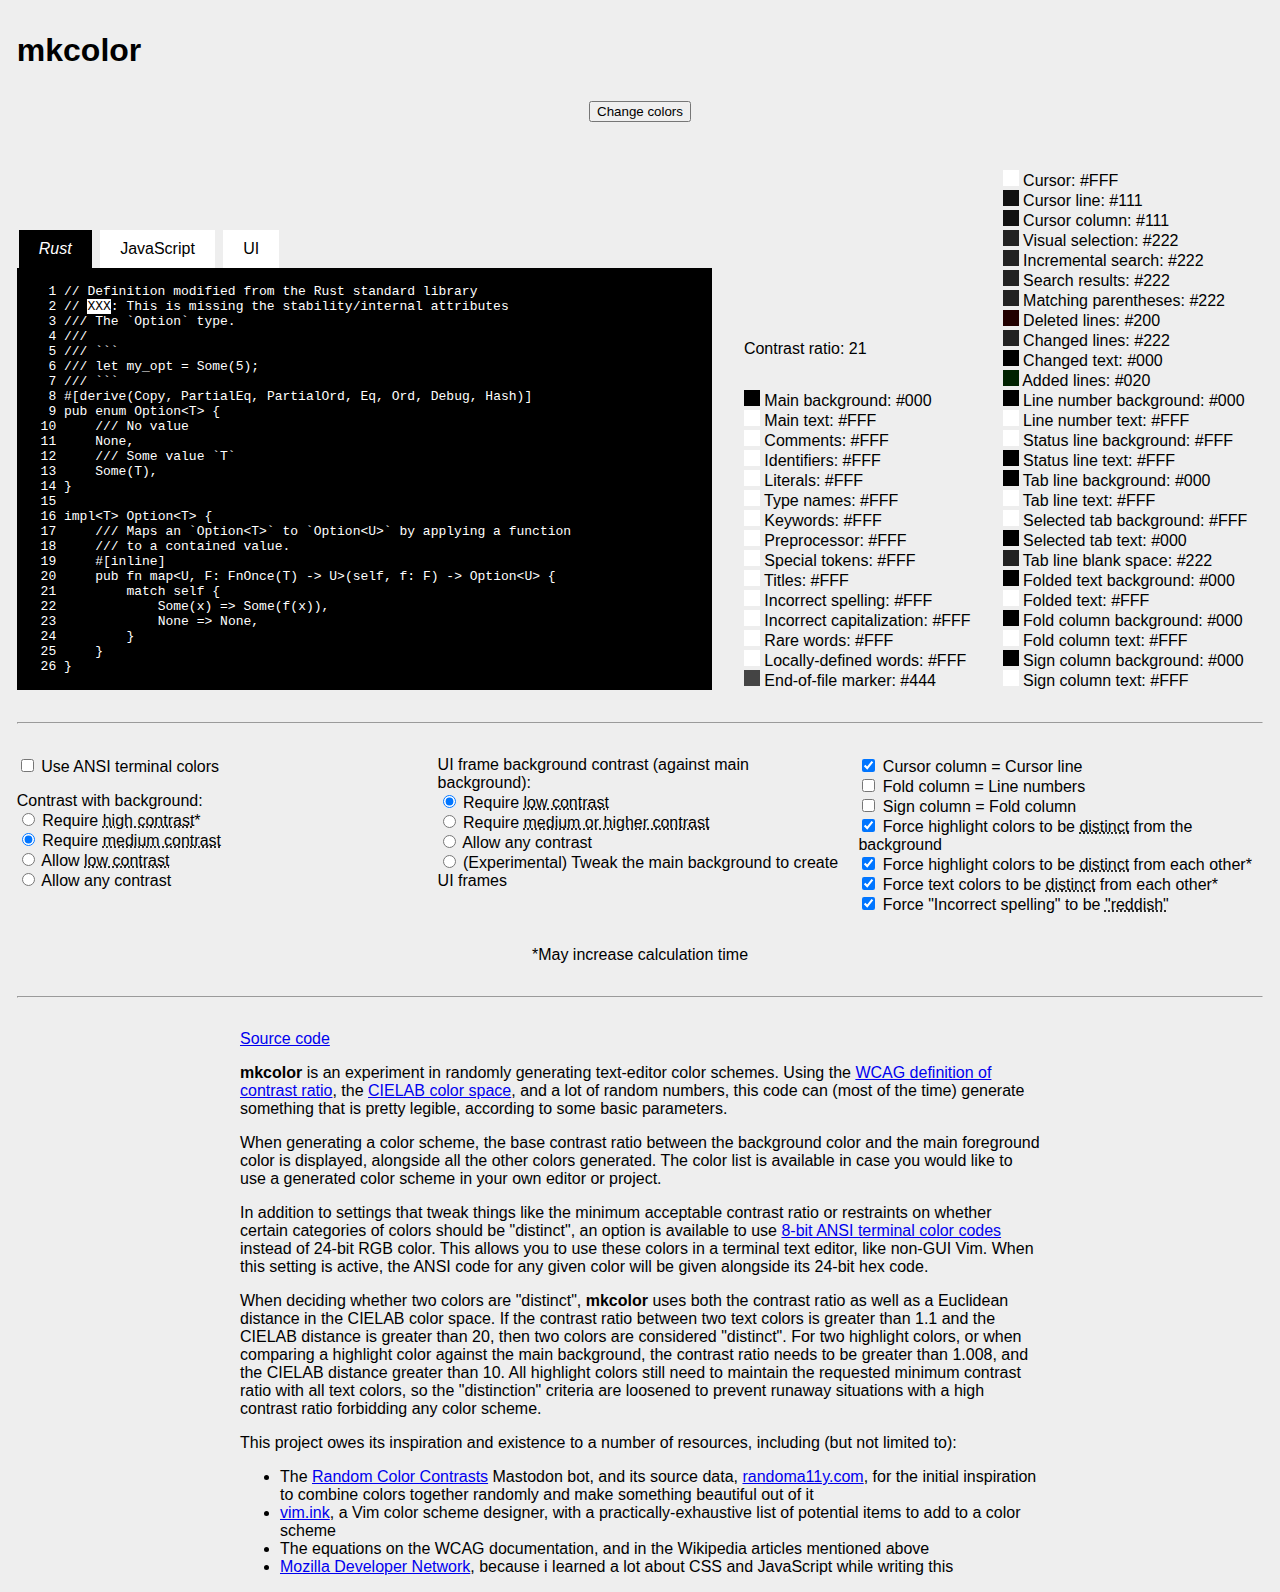
==== index.html @ 97262c2f "add NonText and the "low-contrast colors" category" ====
<!DOCTYPE html>

<!--
    mkcolor - a vim color scheme randomizer/previewer
    Copyright (C) 2020 QuietMisdreavus

    This program is free software: you can redistribute it and/or modify
    it under the terms of the GNU Affero General Public License as published
    by the Free Software Foundation, either version 3 of the License, or
    (at your option) any later version.

    This program is distributed in the hope that it will be useful,
    but WITHOUT ANY WARRANTY; without even the implied warranty of
    MERCHANTABILITY or FITNESS FOR A PARTICULAR PURPOSE.  See the
    GNU Affero General Public License for more details.

    You should have received a copy of the GNU Affero General Public License
    along with this program.  If not, see <https://www.gnu.org/licenses/>.
-->

<html>
    <head>
        <meta charset="utf-8" />
        <title>random colors</title>
        <link rel="stylesheet" href="color.css" />
        <link rel="stylesheet" href="palette.css" />
    </head>
    <body>
        <div id="wrapper">
            <h1>mkcolor</h1>
            <button type="button" id="rando">Change colors</button>
            <div id="colors">
                <div id="demo">
                    <input type="radio" name="nav-tab" class="nav-radio" id="nav-rust" checked />
                    <input type="radio" name="nav-tab" class="nav-radio" id="nav-js" />
                    <input type="radio" name="nav-tab" class="nav-radio" id="nav-ui" />
                    <div id="tabs">
                        <label for="nav-rust" id="label-rust" class="tab">Rust</label>
                        <label for="nav-js" id="label-js" class="tab">JavaScript</label>
                        <label for="nav-ui" id="label-ui" class="tab">UI</label>
                    </div>
                    <div id="blocks">
                        <pre id="block-rust">
<span class="linenr">  1 </span><span class="comment">// Definition modified from the Rust standard library</span>
<span class="linenr">  2 </span><span class="comment">// <span class="todo">XXX</span>: This is missing the stability/internal attributes</span>
<span class="linenr">  3 </span><span class="special">/// The `Option` type.</span>
<span class="linenr">  4 </span><span class="special">///</span>
<span class="linenr">  5 </span><span class="special">/// ```</span>
<span class="linenr">  6 </span><span class="special">/// </span><span class="statement">let</span> my_opt = <span class="constant">Some</span>(<span class="constant">5</span>);
<span class="linenr">  7 </span><span class="special">/// ```</span>
<span class="linenr">  8 </span><span class="preproc">#[derive(<span class="type">Copy</span>, <span class="type">PartialEq</span>, <span class="type">PartialOrd</span>, <span class="type">Eq</span>, <span class="type">Ord</span>, <span class="type">Debug</span>, <span class="type">Hash</span>)]</span>
<span class="linenr">  9 </span><span class="statement">pub</span> <span class="statement">enum</span> <span class="identifier">Option</span>&lt;T&gt; {
<span class="linenr"> 10 </span>    <span class="special">/// No value</span>
<span class="linenr"> 11 </span>    <span class="identifier">None</span>,
<span class="linenr"> 12 </span>    <span class="special">/// Some value `T`</span>
<span class="linenr"> 13 </span>    <span class="identifier">Some</span>(T),
<span class="linenr"> 14 </span>}
<span class="linenr"> 15 </span>
<span class="linenr"> 16 </span><span class="statement">impl</span>&lt;T&gt; <span class="type">Option</span>&lt;T&gt; {
<span class="linenr"> 17 </span>    <span class="special">/// Maps an `Option&lt;T&gt;` to `Option&lt;U&gt;` by applying a function</span>
<span class="linenr"> 18 </span>    <span class="special">/// to a contained value.</span>
<span class="linenr"> 19 </span>    <span class="preproc">#[inline]</span>
<span class="linenr"> 20 </span>    <span class="statement">pub fn</span> <span class="identifier">map</span>&lt;U, F: <span class="type">FnOnce</span>(T) <span class="statement">-&gt;</span> U&gt;(<span class="constant">self</span>, f: F) -&gt; <span class="type">Option</span>&lt;U&gt; {
<span class="linenr"> 21 </span>        <span class="statement">match</span> <span class="constant">self</span> {
<span class="linenr"> 22 </span>            <span class="constant">Some</span>(x) <span class="statement">=&gt;</span> <span class="constant">Some</span>(<span class="identifier">f</span>(x)),
<span class="linenr"> 23 </span>            <span class="constant">None</span> <span class="statement">=&gt;</span> <span class="constant">None</span>,
<span class="linenr"> 24 </span>        }
<span class="linenr"> 25 </span>    }
<span class="linenr"> 26 </span>}
</pre>
                        <pre id="block-js">
<span class="linenr">  1 </span><span class="comment">// Create a new color object with the given RGB values, and, if present,</span>
<span class="linenr">  2 </span><span class="comment">// the given ANSI index.</span>
<span class="linenr">  3 </span><span class="statement">function</span> newColor(r, g, b, idx) <span class="statement">{</span>
<span class="linenr">  4 </span>    <span class="identifier">let</span> col = <span class="statement">{</span> r: r, g: g, b: b <span class="statement">}</span>;
<span class="linenr">  5 </span>    <span class="identifier">let</span> rStr = col.r.toString(16).padStart(2, <span class="constant">'0'</span>).toUpperCase();
<span class="linenr">  6 </span>    <span class="identifier">let</span> gStr = col.g.toString(16).padStart(2, <span class="constant">'0'</span>).toUpperCase();
<span class="linenr">  7 </span>    <span class="identifier">let</span> bStr = col.b.toString(16).padStart(2, <span class="constant">'0'</span>).toUpperCase();
<span class="linenr">  8 </span>    col.hex = <span class="constant">`#<span class="special">${rStr}${gStr}${bStr}</span>`</span>;
<span class="linenr">  9 </span>    col.text = <span class="constant">`#<span class="special">${rStr}${gStr}${bStr}</span>`</span>;
<span class="linenr"> 10 </span>
<span class="linenr"> 11 </span>    <span class="statement">if</span> (idx) <span class="statement">{</span>
<span class="linenr"> 12 </span>        col.idx = idx;
<span class="linenr"> 13 </span>        col.text += <span class="constant">` (ANSI <span class="special">${idx}</span>)`</span>;
<span class="linenr"> 14 </span>    <span class="statement">}</span>
<span class="linenr"> 15 </span>
<span class="linenr"> 16 </span>    <span class="statement">return</span> col;
<span class="linenr"> 17 </span>}</pre>
                        <pre id="block-ui">
<span class="tablinefill"><span class="tabline"> demo.rs </span><span class="tabline"> demo.js </span><span class="tablinesel"> UI Demo </span><span class="tabline right">X</span></span>
<span class="foldcolumn">  </span><span class="linenr">  1 </span>              <span class="cursorcolumn"> </span>
<span class="foldcolumn">  </span><span class="linenr">  2 </span>              <span class="cursorcolumn"> </span>
<span class="foldcolumn">  </span><span class="linenr">  3 </span><span class="cursorline">the cursor is <span class="cursor">h</span>ere</span>
<span class="foldcolumn">  </span><span class="linenr">  4 </span>
<span class="foldcolumn">  </span><span class="linenr">  5 </span>check out <span class="visual">visual mode</span>
<span class="foldcolumn">  </span><span class="linenr">  6 </span>
<span class="foldcolumn">  </span><span class="linenr">  7 </span>looking for <span class="incsearch">something</span>?
<span class="foldcolumn">  </span><span class="linenr">  8 </span>maybe it's <span class="search">already here</span>
<span class="foldcolumn">  </span><span class="linenr">  9 </span>
<span class="foldcolumn">  </span><span class="linenr"> 10 </span><span class="cursor">(</span>matching parens<span class="matchparen">)</span>
<span class="foldcolumn">  </span><span class="linenr"> 11 </span>
<span class="foldcolumn">  </span><span class="linenr"> 12 </span>Looks like <span class="spellbad">thsi</span> word is spelled wrong
<span class="foldcolumn">  </span><span class="linenr"> 13 </span><span class="spellcap">lowercase</span> words get flagged too
<span class="foldcolumn">  </span><span class="linenr"> 14 </span>the word <span class="spellrare">vim</span> is a "rare" word
<span class="foldcolumn">  </span><span class="linenr"> 15 </span>and "<span class="spelllocal">okay</span>" is a "local" word
<span class="foldcolumn">  </span><span class="linenr"> 16 </span>
<span class="foldcolumn">  </span><span class="linenr"> 17 </span><span class="title"># Heading 1</span>
<span class="foldcolumn">- </span><span class="linenr"> 18 </span>this is a paragraph
<span class="foldcolumn">| </span><span class="linenr"> 19 </span>
<span class="foldcolumn">| </span><span class="linenr"> 20 </span><span class="title">## Heading 1.1</span>
<span class="foldcolumn">|+</span><span class="linenr"> 21 </span><span class="folded">+---- 2 lines: this paragraph is folded</span>
<span class="foldcolumn">  </span><span class="linenr"> 22 </span>
<span class="signcolumn">  </span><span class="linenr"> 23 </span>
<span class="signcolumn">--</span><span class="linenr"> 24 </span><span class="diffdelete">this line was deleted</span>
<span class="signcolumn">  </span><span class="linenr"> 25 </span><span class="diffchange">this line changed <span class="difftext">this text</span></span>
<span class="signcolumn">++</span><span class="linenr"> 26 </span><span class="diffadd">this line was added</span>
<span class="signcolumn">  </span><span class="linenr"> 27 </span>
<span class="nontext">~</span>
<span class="nontext">~</span>
<span class="nontext">~</span>
<span class="nontext">~</span>
<span class="statusline">UI Demo<span class="right">3,15           Top</span></span>
</pre>
                    </div>
                </div>
                <div id="palette-box">
                    <div id="details" class="top-col">
                        <div id="ratio-wrap">
                            Contrast ratio: <span id="ratio">21</span>
                        </div>
                        <div id="palette" class="palette">
                            <div>
                                <span class="block" id="bg-block"> </span>
                                Main background: <span id="bg-col">#000</span>
                            </div>
                            <div>
                                <span class="block" id="fg-block"> </span>
                                Main text: <span id="fg-col">#FFF</span>
                            </div>
                            <div>
                                <span class="block" id="comment-block"> </span>
                                Comments: <span id="comment-col">#FFF</span>
                            </div>
                            <div>
                                <span class="block" id="identifier-block"> </span>
                                Identifiers: <span id="identifier-col">#FFF</span>
                            </div>
                            <div>
                                <span class="block" id="constant-block"> </span>
                                Literals: <span id="constant-col">#FFF</span>
                            </div>
                            <div>
                                <span class="block" id="type-block"> </span>
                                Type names: <span id="type-col">#FFF</span>
                            </div>
                            <div>
                                <span class="block" id="statement-block"> </span>
                                Keywords: <span id="statement-col">#FFF</span>
                            </div>
                            <div>
                                <span class="block" id="preproc-block"> </span>
                                Preprocessor: <span id="preproc-col">#FFF</span>
                            </div>
                            <div>
                                <span class="block" id="special-block"> </span>
                                Special tokens: <span id="special-col">#FFF</span>
                            </div>
                            <div>
                                <span class="block" id="title-block"> </span>
                                Titles: <span id="title-col">#FFF</span>
                            </div>
                            <div>
                                <span class="block" id="spellbad-block"> </span>
                                Incorrect spelling: <span id="spellbad-col">#FFF</span>
                            </div>
                            <div>
                                <span class="block" id="spellcap-block"> </span>
                                Incorrect capitalization: <span id="spellcap-col">#FFF</span>
                            </div>
                            <div>
                                <span class="block" id="spellrare-block"> </span>
                                Rare words: <span id="spellrare-col">#FFF</span>
                            </div>
                            <div>
                                <span class="block" id="spelllocal-block"> </span>
                                Locally-defined words: <span id="spelllocal-col">#FFF</span>
                            </div>
                            <div>
                                <span class="block" id="nontext-block"> </span>
                                End-of-file marker: <span id="nontext-col">#444</span>
                            </div>
                        </div>
                    </div>
                    <div id="top-col3" class="top-col">
                        <div id="ui-palette" class="palette">
                            <div>
                                <span class="block" id="cursor-block"> </span>
                                Cursor: <span id="cursor-col">#FFF</span>
                            </div>
                            <div>
                                <span class="block" id="cursorline-block"> </span>
                                Cursor line: <span id="cursorline-col">#111</span>
                            </div>
                            <div>
                                <span class="block" id="cursorcolumn-block"> </span>
                                Cursor column: <span id="cursorcolumn-col">#111</span>
                            </div>
                            <div>
                                <span class="block" id="visual-block"> </span>
                                Visual selection: <span id="visual-col">#222</span>
                            </div>
                            <div>
                                <span class="block" id="incsearch-block"> </span>
                                Incremental search: <span id="incsearch-col">#222</span>
                            </div>
                            <div>
                                <span class="block" id="search-block"> </span>
                                Search results: <span id="search-col">#222</span>
                            </div>
                            <div>
                                <span class="block" id="matchparen-block"> </span>
                                Matching parentheses: <span id="matchparen-col">#222</span>
                            </div>
                            <div>
                                <span class="block" id="diffdelete-block"> </span>
                                Deleted lines: <span id="diffdelete-col">#200</span>
                            </div>
                            <div>
                                <span class="block" id="diffchange-block"> </span>
                                Changed lines: <span id="diffchange-col">#222</span>
                            </div>
                            <div>
                                <span class="block" id="difftext-block"> </span>
                                Changed text: <span id="difftext-col">#000</span>
                            </div>
                            <div>
                                <span class="block" id="diffadd-block"> </span>
                                Added lines: <span id="diffadd-col">#020</span>
                            </div>
                            <div>
                                <span class="block" id="linenr-bg-block"> </span>
                                Line number background: <span id="linenr-bg-col">#000</span>
                            </div>
                            <div>
                                <span class="block" id="linenr-fg-block"> </span>
                                Line number text: <span id="linenr-fg-col">#FFF</span>
                            </div>
                            <div>
                                <span class="block" id="statusline-bg-block"> </span>
                                Status line background: <span id="statusline-bg-col">#FFF</span>
                            </div>
                            <div>
                                <span class="block" id="statusline-fg-block"> </span>
                                Status line text: <span id="statusline-fg-col">#FFF</span>
                            </div>
                            <div>
                                <span class="block" id="tabline-bg-block"> </span>
                                Tab line background: <span id="tabline-bg-col">#000</span>
                            </div>
                            <div>
                                <span class="block" id="tabline-fg-block"> </span>
                                Tab line text: <span id="tabline-fg-col">#FFF</span>
                            </div>
                            <div>
                                <span class="block" id="tablinesel-bg-block"> </span>
                                Selected tab background: <span id="tablinesel-bg-col">#FFF</span>
                            </div>
                            <div>
                                <span class="block" id="tablinesel-fg-block"> </span>
                                Selected tab text: <span id="tablinesel-fg-col">#000</span>
                            </div>
                            <div>
                                <span class="block" id="tablinefill-block"> </span>
                                Tab line blank space: <span id="tablinefill-col">#222</span>
                            </div>
                            <div>
                                <span class="block" id="folded-bg-block"> </span>
                                Folded text background: <span id="folded-bg-col">#000</span>
                            </div>
                            <div>
                                <span class="block" id="folded-fg-block"> </span>
                                Folded text: <span id="folded-fg-col">#FFF</span>
                            </div>
                            <div>
                                <span class="block" id="foldcolumn-bg-block"> </span>
                                Fold column background: <span id="foldcolumn-bg-col">#000</span>
                            </div>
                            <div>
                                <span class="block" id="foldcolumn-fg-block"> </span>
                                Fold column text: <span id="foldcolumn-fg-col">#FFF</span>
                            </div>
                            <div>
                                <span class="block" id="signcolumn-bg-block"> </span>
                                Sign column background: <span id="signcolumn-bg-col">#000</span>
                            </div>
                            <div>
                                <span class="block" id="signcolumn-fg-block"> </span>
                                Sign column text: <span id="signcolumn-fg-col">#FFF</span>
                            </div>
                        </div>
                    </div>
                </div>
            </div>
            <hr />
            <div id="settings">
                <div class="form-block">
                    <input type="checkbox" id="use-ansi" name="use-ansi" />
                    <label for="use-ansi">Use ANSI terminal colors</label>
                </div>
                <div class="form-block">
                    <div>Contrast with background:</div>
                    <div>
                        <input type="radio" id="v-hi-con" name="contrast" value="v-hi" />
                        <label for="v-hi-con">Require <abbr title="Contrast ratio greater than 7">high contrast</abbr>*</label>
                    </div>
                    <div>
                        <input type="radio" id="hi-con" name="contrast" value="hi" checked />
                        <label for="hi-con">Require <abbr title="Contrast ratio greater than 4.5">medium contrast</abbr></label>
                    </div>
                    <div>
                        <input type="radio" id="lo-con" name="contrast" value="lo" />
                        <label for="lo-con">Allow <abbr title="Contrast ratio as low as 3">low contrast</abbr></label>
                    </div>
                    <div>
                        <input type="radio" id="any-con" name="contrast" value="any" />
                        <label for="any-con">Allow any contrast</label>
                    </div>
                </div>
                <div class="form-block">
                    <div>UI frame background contrast (against main background):</div>
                    <div>
                        <input type="radio" id="ui-lo" name="ui-contrast" value="lo" checked />
                        <label for="ui-lo">Require <abbr title="Contrast ratio below 3">low contrast</abbr></label>
                    </div>
                    <div>
                        <input type="radio" id="ui-hi" name="ui-contrast" value="hi" />
                        <label for="ui-hi">Require <abbr title="Contrast ratio greater than 4.5">medium or higher contrast</abbr></label>
                    </div>
                    <div>
                        <input type="radio" id="ui-any" name="ui-contrast" value="any" />
                        <label for="ui-any">Allow any contrast</label>
                    </div>
                    <div>
                        <input type="radio" id="ui-tweak" name="ui-contrast" value="tweak" />
                        <label for="ui-tweak">(Experimental) Tweak the main background to create UI frames</label>
                    </div>
                </div>
                <div class="form-block">
                    <div>
                        <input type="checkbox" id="cursorcolumn-same" value="cursorcolumn-same" checked />
                        <label for="cursorcolumn-same">Cursor column = Cursor line</label>
                    </div>
                    <div>
                        <input type="checkbox" id="foldcolumn-same" value="foldcolumn-same" />
                        <label for="foldcolumn-same">Fold column = Line numbers</label>
                    </div>
                    <div>
                        <input type="checkbox" id="signcolumn-same" value="signcolumn-same" />
                        <label for="signcolumn-same">Sign column = Fold column</label>
                    </div>
                    <div>
                        <input type="checkbox" id="bg-distinct" value="bg-distinct" checked />
                        <label for="bg-distinct">Force highlight colors to be <abbr title="See below">distinct</abbr> from the background</label>
                    </div>
                    <div>
                        <input type="checkbox" id="bg-distinct-all" value="bg-distinct-all" checked />
                        <label for="bg-distinct-all">Force highlight colors to be <abbr title="See below">distinct</abbr> from each other*</label>
                    </div>
                    <div>
                        <input type="checkbox" id="fg-distinct" value="fg-distinct" checked />
                        <label for="fg-distinct">Force text colors to be <abbr title="See below">distinct</abbr> from each other*</label>
                    </div>
                    <div>
                        <input type="checkbox" id="spell-red" value="spell-red" checked />
                        <label for="spell-red">
                            Force "Incorrect spelling" to be
                            <abbr title="Hue between +36 and -36 degrees">"reddish"</abbr>
                        </label>
                    </div>
                </div>
            </div>
            <div style="text-align: center;">
                <p>*May increase calculation time</p>
            </div>
            <hr />
            <div id="about">
                <p><a href="https://github.com/QuietMisdreavus/mkcolor">Source code</a></p>
                <p>
<b>mkcolor</b> is an experiment in randomly generating text-editor color schemes. Using the
<a href="https://www.w3.org/TR/WCAG20/#contrast-ratiodef">WCAG definition of contrast ratio</a>, the
<a href="https://en.wikipedia.org/wiki/CIELAB_color_space">CIELAB color space</a>, and a lot of
random numbers, this code can (most of the time) generate something that is pretty legible,
according to some basic parameters.
                </p>
                <p>
When generating a color scheme, the base contrast ratio between the background color and the main
foreground color is displayed, alongside all the other colors generated. The color list is available
in case you would like to use a generated color scheme in your own editor or project.
                </p>
                <p>
In addition to settings that tweak things like the minimum acceptable contrast ratio or restraints
on whether certain categories of colors should be "distinct", an option is available to use
<a href="https://en.wikipedia.org/wiki/ANSI_escape_code#8-bit">8-bit ANSI terminal color codes</a>
instead of 24-bit RGB color. This allows you to use these colors in a terminal text editor, like
non-GUI Vim. When this setting is active, the ANSI code for any given color will be given alongside
its 24-bit hex code.
                </p>
                <p>
When deciding whether two colors are "distinct", <b>mkcolor</b> uses both the contrast ratio as well
as a Euclidean distance in the CIELAB color space. If the contrast ratio between two text colors is
greater than 1.1 and the CIELAB distance is greater than 20, then two colors are considered
"distinct". For two highlight colors, or when comparing a highlight color against the main
background, the contrast ratio needs to be greater than 1.008, and the CIELAB distance greater than
10. All highlight colors still need to maintain the requested minimum contrast ratio with all text
colors, so the "distinction" criteria are loosened to prevent runaway situations with a high
contrast ratio forbidding any color scheme.
                </p>
                <p>
This project owes its inspiration and existence to a number of resources, including (but not limited
to):
<ul>
    <li>The <a href="https://botsin.space/@randomColorContrasts">Random Color Contrasts</a> Mastodon
        bot, and its source data, <a href="https://randoma11y.com/">randoma11y.com</a>, for the
        initial inspiration to combine colors together randomly and make something beautiful out of
        it</li>
    <li><a href="http://vim-ink.github.io/">vim.ink</a>, a Vim color scheme designer, with a
        practically-exhaustive list of potential items to add to a color scheme</li>
    <li>The equations on the WCAG documentation, and in the Wikipedia articles mentioned above</li>
    <li><a href="https://developer.mozilla.org">Mozilla Developer Network</a>, because i learned a
        lot about CSS and JavaScript while writing this</li>
</ul>
                </p>
            </div>
        </div>
        <script src="base-color.js"></script>
        <script src="random.js"></script>
        <script src="color.js"></script>
        <script src="debug.js"></script>
    </body>
</html>
---- color.css ----
/*
    mkcolor - a vim color scheme randomizer/previewer
    Copyright (C) 2020 QuietMisdreavus

    This program is free software: you can redistribute it and/or modify
    it under the terms of the GNU Affero General Public License as published
    by the Free Software Foundation, either version 3 of the License, or
    (at your option) any later version.

    This program is distributed in the hope that it will be useful,
    but WITHOUT ANY WARRANTY; without even the implied warranty of
    MERCHANTABILITY or FITNESS FOR A PARTICULAR PURPOSE.  See the
    GNU Affero General Public License for more details.

    You should have received a copy of the GNU Affero General Public License
    along with this program.  If not, see <https://www.gnu.org/licenses/>.
*/

body {
    background-color: #eee;
    font-family: sans-serif;
}

abbr {
    font-variant: none;
    text-decoration-line: underline;
    text-decoration-style: dotted;
}

input.nav-radio {
    display: none;
}

.tab {
    cursor: pointer;
    display: inline-block;
    padding: 10px 20px;
    margin: 0px 2px;
}

#blocks pre {
    display: none;
}

#nav-rust:checked ~ #blocks #block-rust,
#nav-js:checked ~ #blocks #block-js,
#nav-ui:checked ~ #blocks #block-ui {
    display: block;
}

#wrapper {
    max-width: max-content;
    margin: 0 auto;
}

#wrapper > *:not(#settings),
.top-col > *:not(:first-child):not(#blocks),
#form > *:not(:first-child) {
    margin-top: 2rem;
}

#demo {
    flex-grow: 0 !important;
    margin: 0 auto;
}

#colors {
    display: flex;
    flex-wrap: wrap;
    align-items: flex-end;
    column-gap: 1rem;
}

#colors > div {
    flex: auto;
}

#settings {
    columns: 24rem;
    margin-top: 1rem;
}

.form-block {
    break-inside: avoid;
    padding-top: 1rem;
}

#palette-box {
    display: flex;
    flex-wrap: wrap;
    align-items: flex-end;
    padding-top: 1rem;
    justify-content: center;
}

@media(max-width: 700px) {
    #palette-box {
        justify-content: space-between;
    }
}

#palette-box > div {
    padding: 0 1rem;
}

#about {
    max-width: 50rem;
    margin: 0 auto;
}

.palette .block {
    display: inline-block;
    width: 1rem;
    height: 1rem;
}

#rando {
    margin: 2em auto 0;
    display: block;
}

#blocks {
    padding: 1em;
}

#blocks pre {
    font-family: monospace;
    margin: 0;
    overflow: hidden;
    min-width: 85ch;
}
---- palette.css ----
/*
    mkcolor - a vim color scheme randomizer/previewer
    Copyright (C) 2020 QuietMisdreavus

    This program is free software: you can redistribute it and/or modify
    it under the terms of the GNU Affero General Public License as published
    by the Free Software Foundation, either version 3 of the License, or
    (at your option) any later version.

    This program is distributed in the hope that it will be useful,
    but WITHOUT ANY WARRANTY; without even the implied warranty of
    MERCHANTABILITY or FITNESS FOR A PARTICULAR PURPOSE.  See the
    GNU Affero General Public License for more details.

    You should have received a copy of the GNU Affero General Public License
    along with this program.  If not, see <https://www.gnu.org/licenses/>.
*/

:root {
    --color-bg: #000;
    --color-fg: #fff;
    --color-comment: #fff;
    --color-identifier: #fff;
    --color-constant: #fff;
    --color-type: #fff;
    --color-statement: #fff;
    --color-preproc: #fff;
    --color-special: #fff;
    --color-title: #fff;
    --color-linenr-bg: #000;
    --color-linenr-fg: #fff;
    --color-cursorline: #111;
    --color-cursorcolumn: #111;
    --color-cursor: #fff;
    --color-visual: #222;
    --color-incsearch: #222;
    --color-search: #222;
    --color-matchparen: #222;
    --color-diffdelete: #200;
    --color-diffchange: #222;
    --color-difftext: #000;
    --color-diffadd: #020;
    --color-spellbad: #fff;
    --color-spellcap: #fff;
    --color-spellrare: #fff;
    --color-spelllocal: #fff;
    --color-nontext: #444;
    --color-statusline-fg: #000;
    --color-statusline-bg: #fff;
    --color-tablinefill: #222;
    --color-tabline-fg: #fff;
    --color-tabline-bg: #000;
    --color-tablinesel-fg: #000;
    --color-tablinesel-bg: #fff;
    --color-folded-fg: #fff;
    --color-folded-bg: #000;
    --color-foldcolumn-fg: #fff;
    --color-foldcolumn-bg: #000;
    --color-signcolumn-fg: #fff;
    --color-signcolumn-bg: #000;
}

.tab {
    background-color: var(--color-fg);
    color: var(--color-bg);
}

#nav-rust:checked ~ #tabs #label-rust,
#nav-js:checked ~ #tabs #label-js,
#nav-ui:checked ~ #tabs #label-ui {
    background-color: var(--color-bg);
    color: var(--color-fg);
    font-style: italic;
}

#bg-block {
    background-color: var(--color-bg);
    color: var(--color-bg);
}

#fg-block {
    background-color: var(--color-fg);
    color: var(--color-fg);
}

#comment-block {
    background-color: var(--color-comment);
    color: var(--color-comment);
}

#identifier-block {
    background-color: var(--color-identifier);
    color: var(--color-identifier);
}

#constant-block {
    background-color: var(--color-constant);
    color: var(--color-constant);
}

#type-block {
    background-color: var(--color-type);
    color: var(--color-type);
}

#statement-block {
    background-color: var(--color-statement);
    color: var(--color-statement);
}

#preproc-block {
    background-color: var(--color-preproc);
    color: var(--color-preproc);
}

#special-block {
    background-color: var(--color-special);
    color: var(--color-special);
}

#title-block {
    background-color: var(--color-title);
    color: var(--color-title);
}

#linenr-bg-block {
    background-color: var(--color-linenr-bg);
    color: var(--color-linenr-bg);
}

#linenr-fg-block {
    background-color: var(--color-linenr-fg);
    color: var(--color-linenr-fg);
}

#cursor-block {
    background-color: var(--color-cursor);
    color: var(--color-cursor);
}

#cursorline-block {
    background-color: var(--color-cursorline);
    color: var(--color-cursorline);
}

#cursorcolumn-block {
    background-color: var(--color-cursorcolumn);
    color: var(--color-cursorcolumn);
}

#visual-block {
    background-color: var(--color-visual);
    color: var(--color-visual);
}

#incsearch-block {
    background-color: var(--color-incsearch);
    color: var(--color-incsearch);
}

#search-block {
    background-color: var(--color-search);
    color: var(--color-search);
}

#matchparen-block {
    background-color: var(--color-matchparen);
    color: var(--color-matchparen);
}

#diffdelete-block {
    background-color: var(--color-diffdelete);
    color: var(--color-diffdelete);
}

#diffchange-block {
    background-color: var(--color-diffchange);
    color: var(--color-diffchange);
}

#difftext-block {
    background-color: var(--color-difftext);
    color: var(--color-difftext);
}

#diffadd-block {
    background-color: var(--color-diffadd);
    color: var(--color-diffadd);
}

#spellbad-block {
    background-color: var(--color-spellbad);
    color: var(--color-spellbad);
}

#spellcap-block {
    background-color: var(--color-spellcap);
    color: var(--color-spellcap);
}

#spellrare-block {
    background-color: var(--color-spellrare);
    color: var(--color-spellrare);
}

#spelllocal-block {
    background-color: var(--color-spelllocal);
    color: var(--color-spelllocal);
}

#nontext-block {
    background-color: var(--color-nontext);
    color: var(--color-nontext);
}

#statusline-fg-block {
    background-color: var(--color-statusline-fg);
    color: var(--color-statusline-fg);
}

#statusline-bg-block {
    background-color: var(--color-statusline-bg);
    color: var(--color-statusline-bg);
}

#tablinefill-block {
    background-color: var(--color-tablinefill);
    color: var(--color-tablinefill);
}

#tabline-bg-block {
    background-color: var(--color-tabline-bg);
    color: var(--color-tabline-bg);
}

#tabline-fg-block {
    background-color: var(--color-tabline-fg);
    color: var(--color-tabline-fg);
}

#tablinesel-bg-block {
    background-color: var(--color-tablinesel-bg);
    color: var(--color-tablinesel-bg);
}

#tablinesel-fg-block {
    background-color: var(--color-tablinesel-fg);
    color: var(--color-tablinesel-fg);
}

#folded-bg-block {
    background-color: var(--color-folded-bg);
    color: var(--color-folded-bg);
}

#folded-fg-block {
    background-color: var(--color-folded-fg);
    color: var(--color-folded-fg);
}

#foldcolumn-bg-block {
    background-color: var(--color-foldcolumn-bg);
    color: var(--color-foldcolumn-bg);
}

#foldcolumn-fg-block {
    background-color: var(--color-foldcolumn-fg);
    color: var(--color-foldcolumn-fg);
}

#signcolumn-bg-block {
    background-color: var(--color-signcolumn-bg);
    color: var(--color-signcolumn-bg);
}

#signcolumn-fg-block {
    background-color: var(--color-signcolumn-fg);
    color: var(--color-signcolumn-fg);
}

#blocks {
    background-color: var(--color-bg);
}

#blocks pre {
    background-color: var(--color-bg);
    color: var(--color-fg);
}

/* TODO markers are rendered in reverse-video (for now) */
#blocks pre .todo {
    background-color: var(--color-comment);
    color: var(--color-bg);
}

#blocks pre .comment {
    color: var(--color-comment);
}

#blocks pre .identifier {
    color: var(--color-identifier);
}

#blocks pre .constant {
    color: var(--color-constant);
}

#blocks pre .type {
    color: var(--color-type);
}

#blocks pre .statement {
    color: var(--color-statement);
}

#blocks pre .preproc {
    color: var(--color-preproc);
}

#blocks pre .special {
    color: var(--color-special);
}

#blocks pre .title {
    color: var(--color-title);
    /* TODO: make this a toggle? */
    font-weight: bold;
}

#blocks pre .linenr {
    background-color: var(--color-linenr-bg);
    color: var(--color-linenr-fg);
}

#blocks pre .cursorline {
    background-color: var(--color-cursorline);
    width: 100%;
    display: inline-block;
}

#blocks pre .cursorcolumn {
    background-color: var(--color-cursorcolumn);
}

#blocks pre .cursor {
    background-color: var(--color-cursor);
    color: var(--color-bg);
}

#blocks pre .visual {
    background-color: var(--color-visual);
}

#blocks pre .incsearch {
    background-color: var(--color-incsearch);
}

#blocks pre .search {
    background-color: var(--color-search);
}

#blocks pre .matchparen {
    background-color: var(--color-matchparen);
}

#blocks pre .spellbad {
    text-decoration-line: underline;
    text-decoration-style: wavy;
    text-decoration-color: var(--color-spellbad);
    color: var(--color-spellbad);
}

#blocks pre .spellcap {
    text-decoration-line: underline;
    text-decoration-style: wavy;
    text-decoration-color: var(--color-spellcap);
    color: var(--color-spellcap);
}

#blocks pre .spellrare {
    text-decoration-line: underline;
    text-decoration-style: wavy;
    text-decoration-color: var(--color-spellrare);
    color: var(--color-spellrare);
}

#blocks pre .spelllocal {
    text-decoration-line: underline;
    text-decoration-style: wavy;
    text-decoration-color: var(--color-spelllocal);
    color: var(--color-spelllocal);
}

#blocks pre .statusline {
    background-color: var(--color-statusline-bg);
    color: var(--color-statusline-fg);
    font-weight: bold;
    width: 100%;
    display: inline-block;
}

#blocks pre .right {
    float: right;
}

#blocks pre .tablinefill {
    background-color: var(--color-tablinefill);
    width: 100%;
    display: inline-block;
}

#blocks pre .tabline {
    background-color: var(--color-tabline-bg);
    color: var(--color-tabline-fg);
}

#blocks pre .tablinesel {
    background-color: var(--color-tablinesel-bg);
    color: var(--color-tablinesel-fg);
    font-weight: bold;
}

#blocks pre .folded {
    background-color: var(--color-folded-bg);
    color: var(--color-folded-fg);
    /* TODO: make this a toggle? */
    font-weight: bold;
    width: 100%;
    display: inline-block;
}

#blocks pre .foldcolumn {
    background-color: var(--color-foldcolumn-bg);
    color: var(--color-foldcolumn-fg);
}

#blocks pre .signcolumn {
    background-color: var(--color-signcolumn-bg);
    color: var(--color-signcolumn-fg);
}

#blocks pre .diffdelete {
    background-color: var(--color-diffdelete);
    width: 100%;
    display: inline-block;
}

#blocks pre .diffadd {
    background-color: var(--color-diffadd);
    width: 100%;
    display: inline-block;
}

#blocks pre .diffchange {
    background-color: var(--color-diffchange);
    width: 100%;
    display: inline-block;
}

#blocks pre .difftext {
    background-color: var(--color-difftext);
}

#blocks pre .nontext {
    color: var(--color-nontext);
}
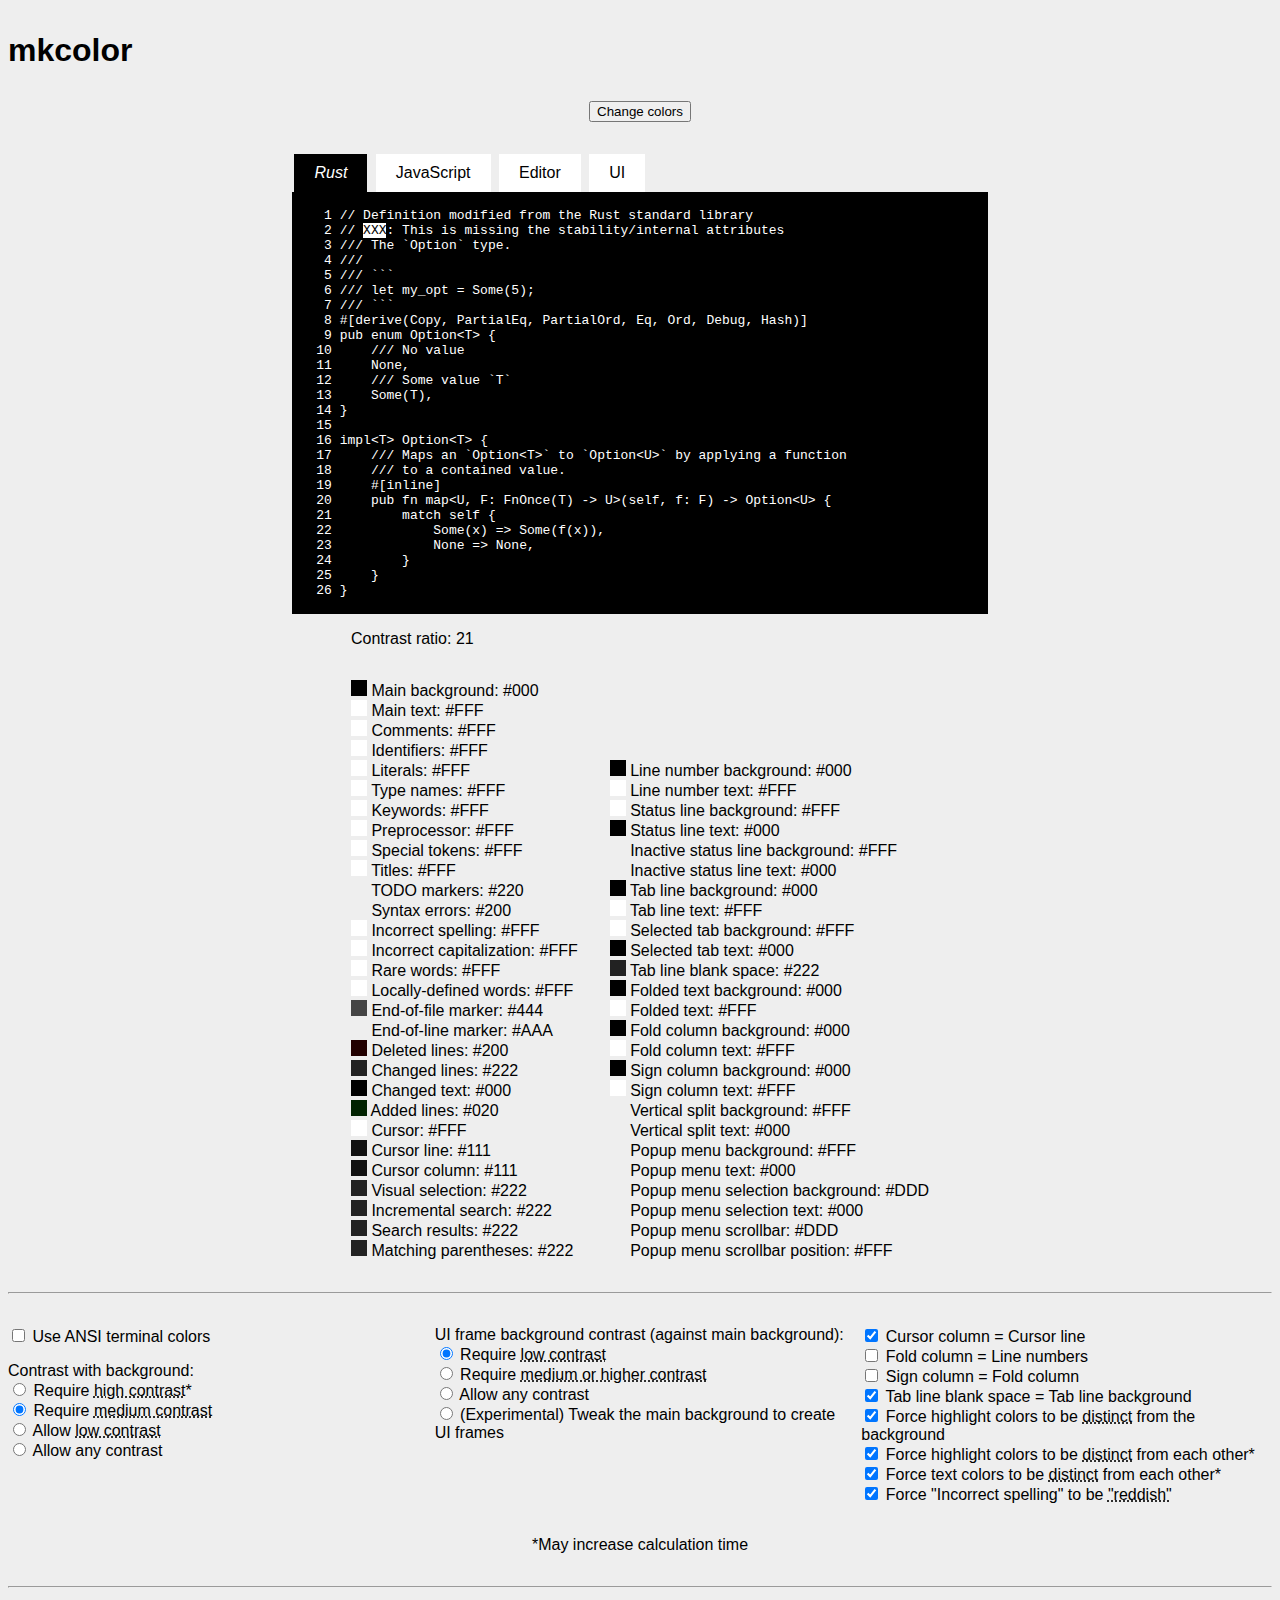
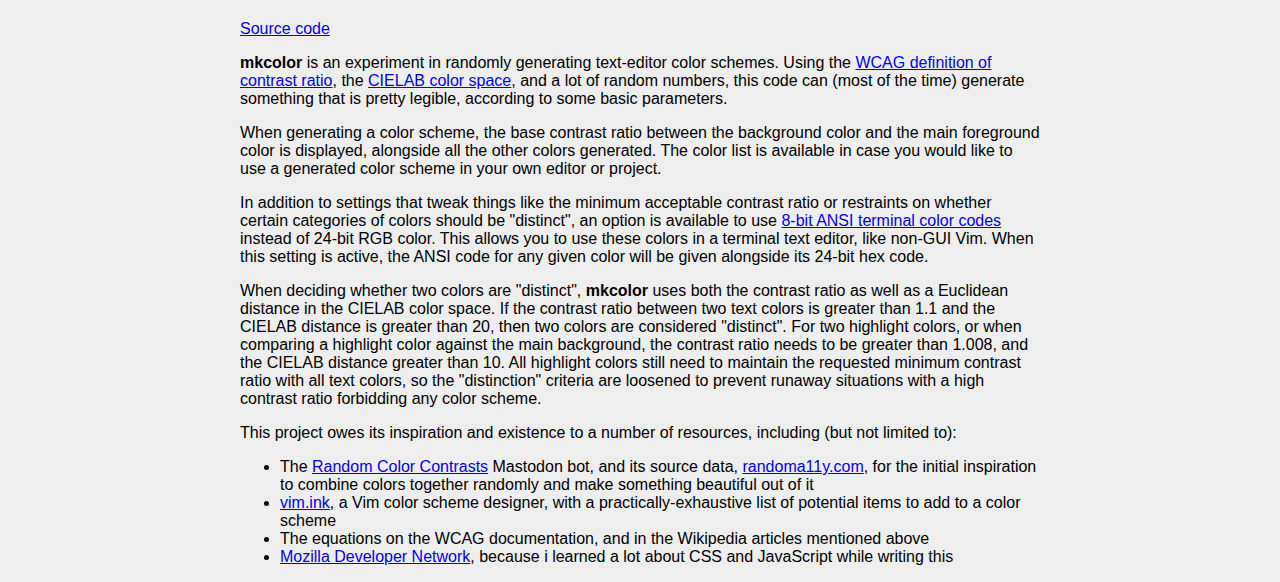
==== commit a14b74dd: "balance the palette columns" ====
--- a/index.html
+++ b/index.html
@@ -33,10 +33,12 @@
                 <div id="demo">
                     <input type="radio" name="nav-tab" class="nav-radio" id="nav-rust" checked />
                     <input type="radio" name="nav-tab" class="nav-radio" id="nav-js" />
+                    <input type="radio" name="nav-tab" class="nav-radio" id="nav-editor" />
                     <input type="radio" name="nav-tab" class="nav-radio" id="nav-ui" />
                     <div id="tabs">
                         <label for="nav-rust" id="label-rust" class="tab">Rust</label>
                         <label for="nav-js" id="label-js" class="tab">JavaScript</label>
+                        <label for="nav-editor" id="label-editor" class="tab">Editor</label>
                         <label for="nav-ui" id="label-ui" class="tab">UI</label>
                     </div>
                     <div id="blocks">
@@ -86,8 +88,8 @@
 <span class="linenr"> 15 </span>
 <span class="linenr"> 16 </span>    <span class="statement">return</span> col;
 <span class="linenr"> 17 </span>}</pre>
-                        <pre id="block-ui">
-<span class="tablinefill"><span class="tabline"> demo.rs </span><span class="tabline"> demo.js </span><span class="tablinesel"> UI Demo </span><span class="tabline right">X</span></span>
+                        <pre id="block-editor">
+<span class="tablinefill"><span class="tabline"> demo.rs </span><span class="tabline"> demo.js </span><span class="tablinesel"> Editor Demo </span><span class="tabline"> UI Demo </span><span class="tabline right">X</span></span>
 <span class="foldcolumn">  </span><span class="linenr">  1 </span>              <span class="cursorcolumn"> </span>
 <span class="foldcolumn">  </span><span class="linenr">  2 </span>              <span class="cursorcolumn"> </span>
 <span class="foldcolumn">  </span><span class="linenr">  3 </span><span class="cursorline">the cursor is <span class="cursor">h</span>ere</span>
@@ -104,22 +106,33 @@
 <span class="foldcolumn">  </span><span class="linenr"> 14 </span>the word <span class="spellrare">vim</span> is a "rare" word
 <span class="foldcolumn">  </span><span class="linenr"> 15 </span>and "<span class="spelllocal">okay</span>" is a "local" word
 <span class="foldcolumn">  </span><span class="linenr"> 16 </span>
-<span class="foldcolumn">  </span><span class="linenr"> 17 </span><span class="title"># Heading 1</span>
-<span class="foldcolumn">- </span><span class="linenr"> 18 </span>this is a paragraph
-<span class="foldcolumn">| </span><span class="linenr"> 19 </span>
-<span class="foldcolumn">| </span><span class="linenr"> 20 </span><span class="title">## Heading 1.1</span>
+<span class="foldcolumn">  </span><span class="linenr"> 17 </span><span class="title"># Heading 1</span><span class="specialkey">$</span>
+<span class="foldcolumn">- </span><span class="linenr"> 18 </span>these paragraphs have 'list' set<span class="specialkey">$</span>
+<span class="foldcolumn">| </span><span class="linenr"> 19 </span><span class="specialkey">$</span>
+<span class="foldcolumn">| </span><span class="linenr"> 20 </span><span class="title">## Heading 1.1</span><span class="specialkey">$</span>
 <span class="foldcolumn">|+</span><span class="linenr"> 21 </span><span class="folded">+---- 2 lines: this paragraph is folded</span>
-<span class="foldcolumn">  </span><span class="linenr"> 22 </span>
+<span class="foldcolumn">  </span><span class="linenr"> 22 </span><span class="specialkey">$</span>
 <span class="signcolumn">  </span><span class="linenr"> 23 </span>
 <span class="signcolumn">--</span><span class="linenr"> 24 </span><span class="diffdelete">this line was deleted</span>
 <span class="signcolumn">  </span><span class="linenr"> 25 </span><span class="diffchange">this line changed <span class="difftext">this text</span></span>
 <span class="signcolumn">++</span><span class="linenr"> 26 </span><span class="diffadd">this line was added</span>
 <span class="signcolumn">  </span><span class="linenr"> 27 </span>
+<span class="signcolumn">&gt;&gt;</span><span class="linenr"> 28 </span>this line has <span class="error">an error</span> in it
+<span class="signcolumn">  </span><span class="linenr"> 29 </span>
 <span class="nontext">~</span>
 <span class="nontext">~</span>
-<span class="nontext">~</span>
-<span class="nontext">~</span>
-<span class="statusline">UI Demo<span class="right">3,15           Top</span></span>
+<span class="statusline">Editor Demo<span class="right">3,15           All</span></span>
+</pre>
+<pre id="block-ui">
+<span class="tablinefill"><span class="tabline"> demo.rs </span><span class="tabline"> demo.js </span><span class="tabline"> Editor Demo </span><span class="tablinesel"> UI Demo </span><span class="tabline right">X</span></span>
+this screen shows     <span class="vertsplit">|</span>
+various other Vim-    <span class="vertsplit">|</span>  f
+specific UI elements  <span class="vertsplit">|</span>  <span class="pmenu">foo       </span><span class="pmenusbar"> </span>
+                      <span class="vertsplit">|</span>  <span class="pmenusel">foobar    </span><span class="pmenusbar"> </span>
+                      <span class="vertsplit">|</span>  <span class="pmenu">fun       </span><span class="pmenuthumb"> </span>
+                      <span class="vertsplit">|</span>  <span class="pmenu">function  </span><span class="pmenusbar"> </span>
+                      <span class="vertsplit">|</span>
+<span class="statuslinenc">inactive status        </span><span class="statusline">active status</span>
 </pre>
                     </div>
                 </div>
@@ -170,6 +183,14 @@
                                 Titles: <span id="title-col">#FFF</span>
                             </div>
                             <div>
+                                <span class="block" id="todo-block"> </span>
+                                TODO markers: <span id="todo-col">#220</span>
+                            </div>
+                            <div>
+                                <span class="block" id="error-block"> </span>
+                                Syntax errors: <span id="error-col">#200</span>
+                            </div>
+                            <div>
                                 <span class="block" id="spellbad-block"> </span>
                                 Incorrect spelling: <span id="spellbad-col">#FFF</span>
                             </div>
@@ -189,55 +210,59 @@
                                 <span class="block" id="nontext-block"> </span>
                                 End-of-file marker: <span id="nontext-col">#444</span>
                             </div>
+                            <div>
+                                <span class="block" id="specialkey-block"> </span>
+                                End-of-line marker: <span id="specialkey-col">#AAA</span>
+                            </div>
+                            <div>
+                                <span class="block" id="diffdelete-block"> </span>
+                                Deleted lines: <span id="diffdelete-col">#200</span>
+                            </div>
+                            <div>
+                                <span class="block" id="diffchange-block"> </span>
+                                Changed lines: <span id="diffchange-col">#222</span>
+                            </div>
+                            <div>
+                                <span class="block" id="difftext-block"> </span>
+                                Changed text: <span id="difftext-col">#000</span>
+                            </div>
+                            <div>
+                                <span class="block" id="diffadd-block"> </span>
+                                Added lines: <span id="diffadd-col">#020</span>
+                            </div>
+                            <div>
+                                <span class="block" id="cursor-block"> </span>
+                                Cursor: <span id="cursor-col">#FFF</span>
+                            </div>
+                            <div>
+                                <span class="block" id="cursorline-block"> </span>
+                                Cursor line: <span id="cursorline-col">#111</span>
+                            </div>
+                            <div>
+                                <span class="block" id="cursorcolumn-block"> </span>
+                                Cursor column: <span id="cursorcolumn-col">#111</span>
+                            </div>
+                            <div>
+                                <span class="block" id="visual-block"> </span>
+                                Visual selection: <span id="visual-col">#222</span>
+                            </div>
+                            <div>
+                                <span class="block" id="incsearch-block"> </span>
+                                Incremental search: <span id="incsearch-col">#222</span>
+                            </div>
+                            <div>
+                                <span class="block" id="search-block"> </span>
+                                Search results: <span id="search-col">#222</span>
+                            </div>
+                            <div>
+                                <span class="block" id="matchparen-block"> </span>
+                                Matching parentheses: <span id="matchparen-col">#222</span>
+                            </div>
                         </div>
                     </div>
                     <div id="top-col3" class="top-col">
                         <div id="ui-palette" class="palette">
                             <div>
-                                <span class="block" id="cursor-block"> </span>
-                                Cursor: <span id="cursor-col">#FFF</span>
-                            </div>
-                            <div>
-                                <span class="block" id="cursorline-block"> </span>
-                                Cursor line: <span id="cursorline-col">#111</span>
-                            </div>
-                            <div>
-                                <span class="block" id="cursorcolumn-block"> </span>
-                                Cursor column: <span id="cursorcolumn-col">#111</span>
-                            </div>
-                            <div>
-                                <span class="block" id="visual-block"> </span>
-                                Visual selection: <span id="visual-col">#222</span>
-                            </div>
-                            <div>
-                                <span class="block" id="incsearch-block"> </span>
-                                Incremental search: <span id="incsearch-col">#222</span>
-                            </div>
-                            <div>
-                                <span class="block" id="search-block"> </span>
-                                Search results: <span id="search-col">#222</span>
-                            </div>
-                            <div>
-                                <span class="block" id="matchparen-block"> </span>
-                                Matching parentheses: <span id="matchparen-col">#222</span>
-                            </div>
-                            <div>
-                                <span class="block" id="diffdelete-block"> </span>
-                                Deleted lines: <span id="diffdelete-col">#200</span>
-                            </div>
-                            <div>
-                                <span class="block" id="diffchange-block"> </span>
-                                Changed lines: <span id="diffchange-col">#222</span>
-                            </div>
-                            <div>
-                                <span class="block" id="difftext-block"> </span>
-                                Changed text: <span id="difftext-col">#000</span>
-                            </div>
-                            <div>
-                                <span class="block" id="diffadd-block"> </span>
-                                Added lines: <span id="diffadd-col">#020</span>
-                            </div>
-                            <div>
                                 <span class="block" id="linenr-bg-block"> </span>
                                 Line number background: <span id="linenr-bg-col">#000</span>
                             </div>
@@ -251,7 +276,15 @@
                             </div>
                             <div>
                                 <span class="block" id="statusline-fg-block"> </span>
-                                Status line text: <span id="statusline-fg-col">#FFF</span>
+                                Status line text: <span id="statusline-fg-col">#000</span>
+                            </div>
+                            <div>
+                                <span class="block" id="statuslinenc-bg-block"> </span>
+                                Inactive status line background: <span id="statuslinenc-bg-col">#FFF</span>
+                            </div>
+                            <div>
+                                <span class="block" id="statuslinenc-fg-block"> </span>
+                                Inactive status line text: <span id="statuslinenc-fg-col">#000</span>
                             </div>
                             <div>
                                 <span class="block" id="tabline-bg-block"> </span>
@@ -296,6 +329,38 @@
                             <div>
                                 <span class="block" id="signcolumn-fg-block"> </span>
                                 Sign column text: <span id="signcolumn-fg-col">#FFF</span>
+                            </div>
+                            <div>
+                                <span class="block" id="vertsplit-bg-block"> </span>
+                                Vertical split background: <span id="vertsplit-bg-col">#FFF</span>
+                            </div>
+                            <div>
+                                <span class="block" id="vertsplit-fg-block"> </span>
+                                Vertical split text: <span id="vertsplit-fg-col">#000</span>
+                            </div>
+                            <div>
+                                <span class="block" id="pmenu-bg-block"> </span>
+                                Popup menu background: <span id="pmenu-bg-col">#FFF</span>
+                            </div>
+                            <div>
+                                <span class="block" id="pmenu-fg-block"> </span>
+                                Popup menu text: <span id="pmenu-fg-col">#000</span>
+                            </div>
+                            <div>
+                                <span class="block" id="pmenusel-bg-block"> </span>
+                                Popup menu selection background: <span id="pmenusel-bg-col">#DDD</span>
+                            </div>
+                            <div>
+                                <span class="block" id="pmenusel-fg-block"> </span>
+                                Popup menu selection text: <span id="pmenusel-fg-col">#000</span>
+                            </div>
+                            <div>
+                                <span class="block" id="pmenusbar-block"> </span>
+                                Popup menu scrollbar: <span id="pmenusbar-col">#DDD</span>
+                            </div>
+                            <div>
+                                <span class="block" id="pmenuthumb-block"> </span>
+                                Popup menu scrollbar position: <span id="pmenuthumb-col">#FFF</span>
                             </div>
                         </div>
                     </div>
@@ -357,6 +422,10 @@
                     <div>
                         <input type="checkbox" id="signcolumn-same" value="signcolumn-same" />
                         <label for="signcolumn-same">Sign column = Fold column</label>
+                    </div>
+                    <div>
+                        <input type="checkbox" id="tablinefill-same" value="tablinefill-same" checked />
+                        <label for="tablinefill-same">Tab line blank space = Tab line background</label>
                     </div>
                     <div>
                         <input type="checkbox" id="bg-distinct" value="bg-distinct" checked />
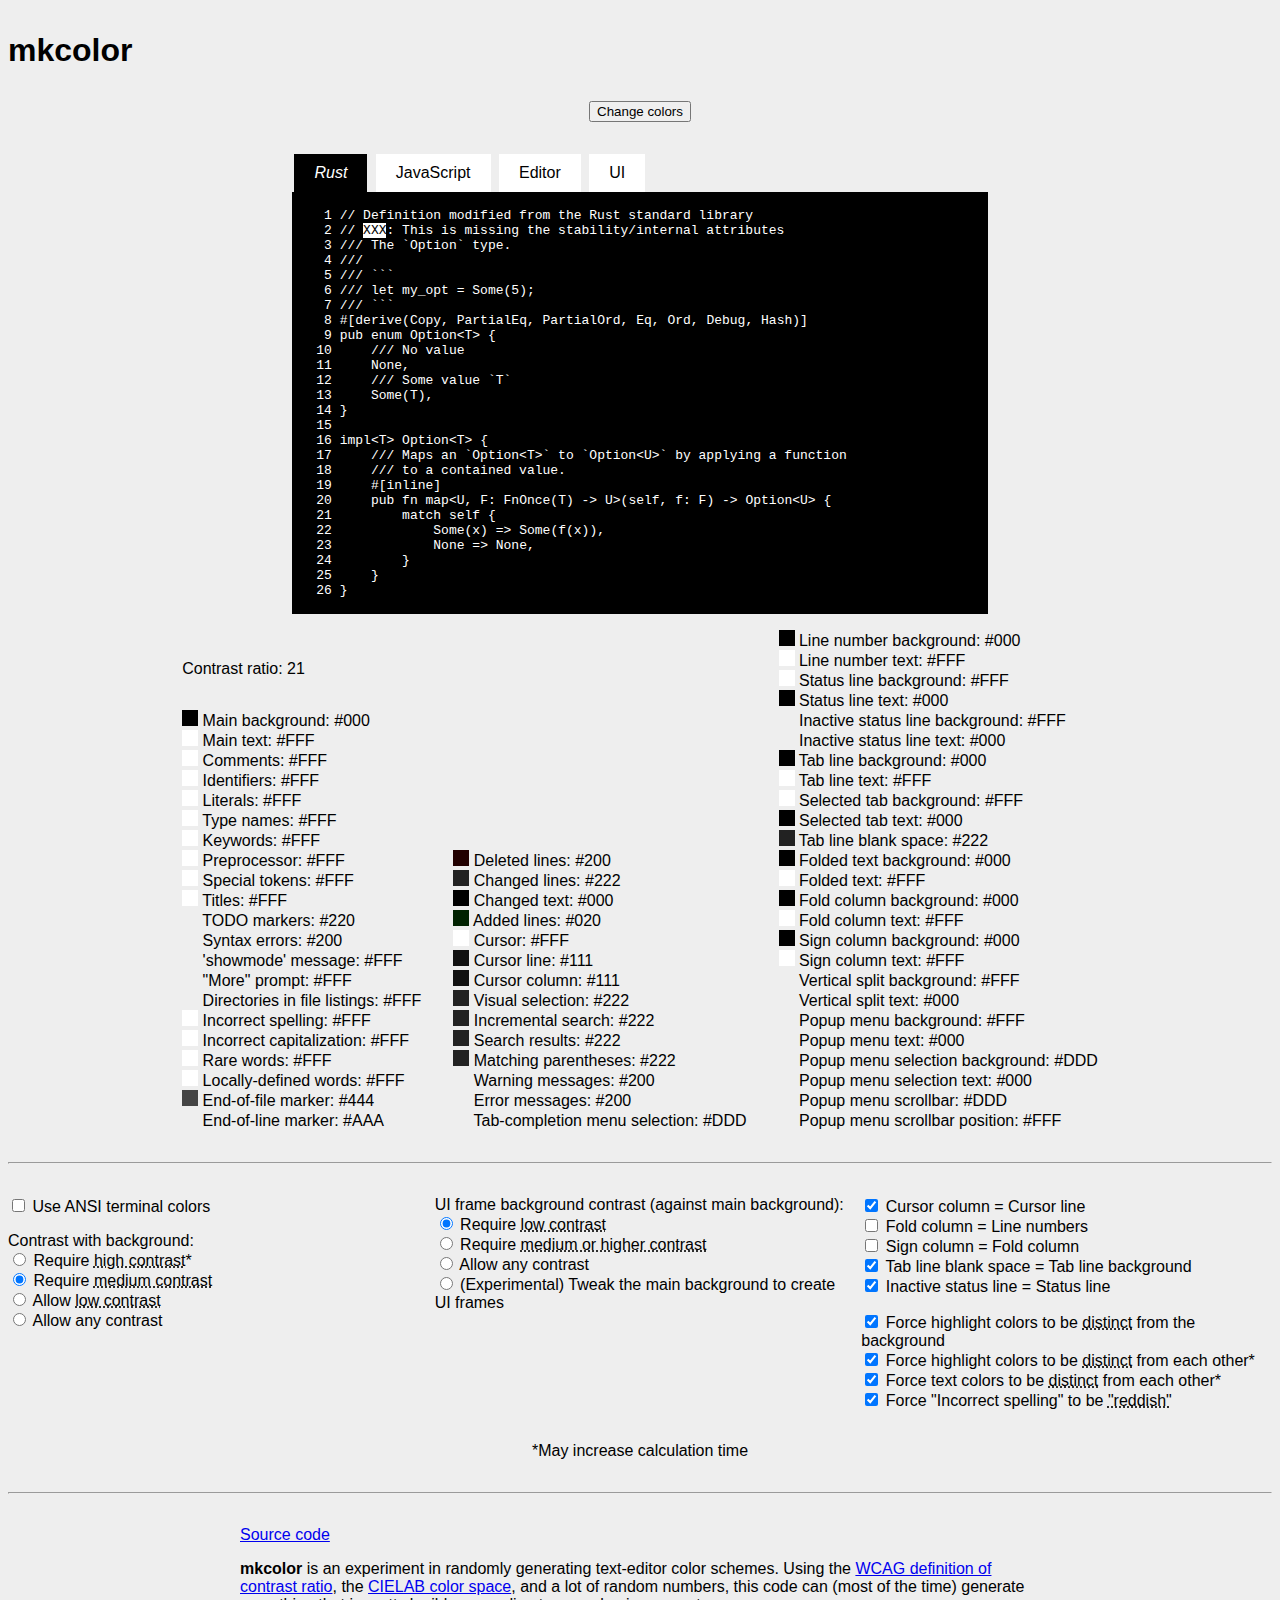
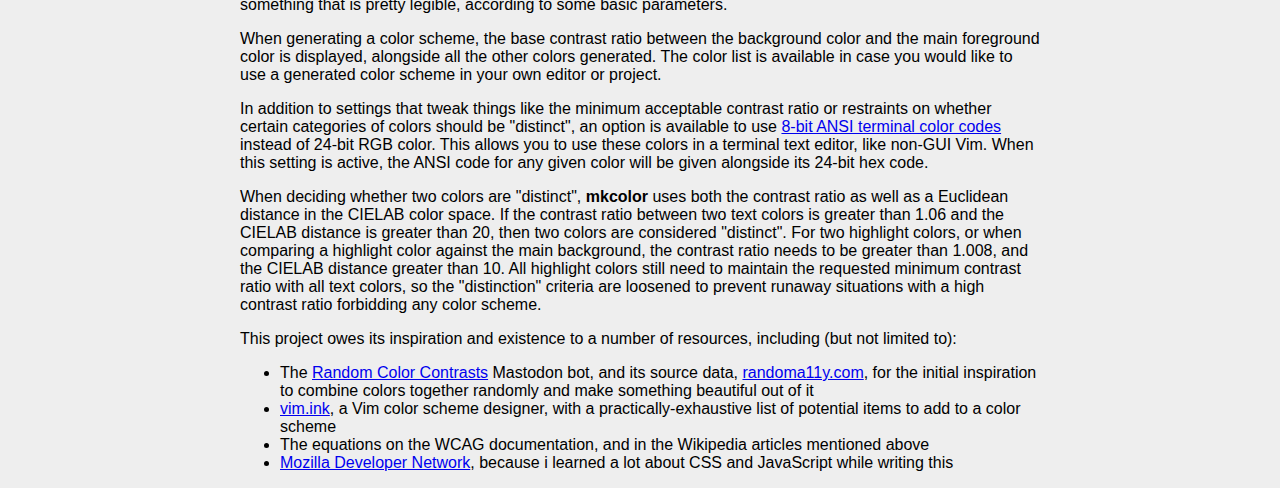
==== commit 9ecda8ae: "add setting to force "statuslinenc = statusline"" ====
--- a/index.html
+++ b/index.html
@@ -132,7 +132,22 @@
                       <span class="vertsplit">|</span>  <span class="pmenu">fun       </span><span class="pmenuthumb"> </span>
                       <span class="vertsplit">|</span>  <span class="pmenu">function  </span><span class="pmenusbar"> </span>
                       <span class="vertsplit">|</span>
+                      <span class="vertsplit">|</span>
+                      <span class="vertsplit">|</span>
+                      <span class="vertsplit">|</span>
+                      <span class="vertsplit">|</span>
+                      <span class="vertsplit">|</span>
+                      <span class="vertsplit">|</span>
+                      <span class="vertsplit">|</span>
 <span class="statuslinenc">inactive status        </span><span class="statusline">active status</span>
+<span class="warningmsg">W10: Warning: Changing a readonly file</span>
+<span class="errormsg">E37: No write since last change (add ! to override)</span>
+<span class="modemsg">-- INSERT --</span>
+<span class="moremsg">-- More --</span>
+
+one-file              another-file          a-third-file
+<span class="directory">one-directory/</span>        <span class="directory">another-directory/</span>
+<span class="statusline">one-file  another-file  <span class="wildmenu">a-third-file</span></span>
 </pre>
                     </div>
                 </div>
@@ -191,6 +206,18 @@
                                 Syntax errors: <span id="error-col">#200</span>
                             </div>
                             <div>
+                                <span class="block" id="modemsg-block"> </span>
+                                'showmode' message: <span id="modemsg-col">#FFF</span>
+                            </div>
+                            <div>
+                                <span class="block" id="moremsg-block"> </span>
+                                "More" prompt: <span id="moremsg-col">#FFF</span>
+                            </div>
+                            <div>
+                                <span class="block" id="directory-block"> </span>
+                                Directories in file listings: <span id="directory-col">#FFF</span>
+                            </div>
+                            <div>
                                 <span class="block" id="spellbad-block"> </span>
                                 Incorrect spelling: <span id="spellbad-col">#FFF</span>
                             </div>
@@ -214,6 +241,10 @@
                                 <span class="block" id="specialkey-block"> </span>
                                 End-of-line marker: <span id="specialkey-col">#AAA</span>
                             </div>
+                        </div>
+                    </div>
+                    <div id="top-col3" class="top-col">
+                        <div id="bg-palette" class="palette">
                             <div>
                                 <span class="block" id="diffdelete-block"> </span>
                                 Deleted lines: <span id="diffdelete-col">#200</span>
@@ -258,9 +289,21 @@
                                 <span class="block" id="matchparen-block"> </span>
                                 Matching parentheses: <span id="matchparen-col">#222</span>
                             </div>
+                            <div>
+                                <span class="block" id="warningmsg-block"> </span>
+                                Warning messages: <span id="warningmsg-col">#200</span>
+                            </div>
+                            <div>
+                                <span class="block" id="errormsg-block"> </span>
+                                Error messages: <span id="errormsg-col">#200</span>
+                            </div>
+                            <div>
+                                <span class="block" id="wildmenu-block"> </span>
+                                Tab-completion menu selection: <span id="wildmenu-col">#DDD</span>
+                            </div>
                         </div>
                     </div>
-                    <div id="top-col3" class="top-col">
+                    <div id="top-col4" class="top-col">
                         <div id="ui-palette" class="palette">
                             <div>
                                 <span class="block" id="linenr-bg-block"> </span>
@@ -427,6 +470,12 @@
                         <input type="checkbox" id="tablinefill-same" value="tablinefill-same" checked />
                         <label for="tablinefill-same">Tab line blank space = Tab line background</label>
                     </div>
+                    <div>
+                        <input type="checkbox" id="statuslinenc-same" value="statuslinenc-same" checked />
+                        <label for="statuslinenc-same">Inactive status line = Status line</label>
+                    </div>
+                </div>
+                <div class="form-block">
                     <div>
                         <input type="checkbox" id="bg-distinct" value="bg-distinct" checked />
                         <label for="bg-distinct">Force highlight colors to be <abbr title="See below">distinct</abbr> from the background</label>
@@ -477,7 +526,7 @@
                 <p>
 When deciding whether two colors are "distinct", <b>mkcolor</b> uses both the contrast ratio as well
 as a Euclidean distance in the CIELAB color space. If the contrast ratio between two text colors is
-greater than 1.1 and the CIELAB distance is greater than 20, then two colors are considered
+greater than 1.06 and the CIELAB distance is greater than 20, then two colors are considered
 "distinct". For two highlight colors, or when comparing a highlight color against the main
 background, the contrast ratio needs to be greater than 1.008, and the CIELAB distance greater than
 10. All highlight colors still need to maintain the requested minimum contrast ratio with all text
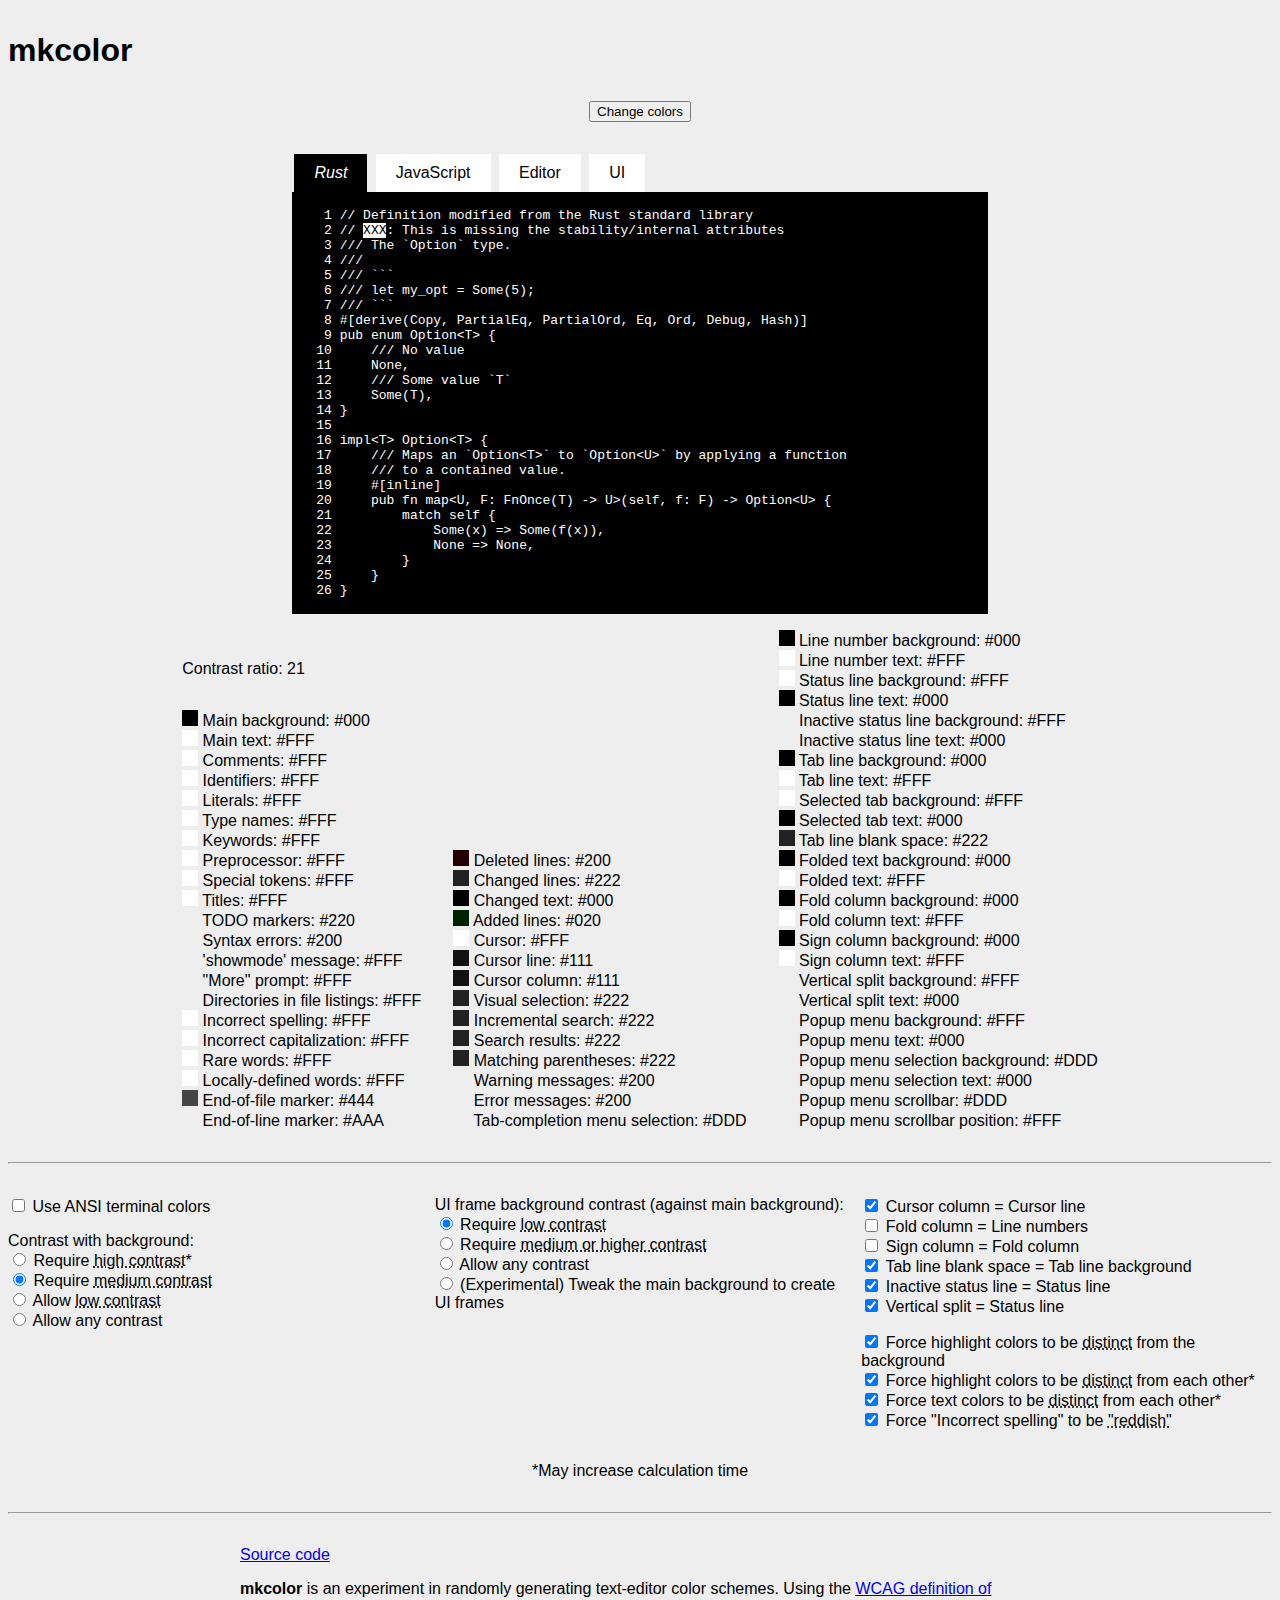
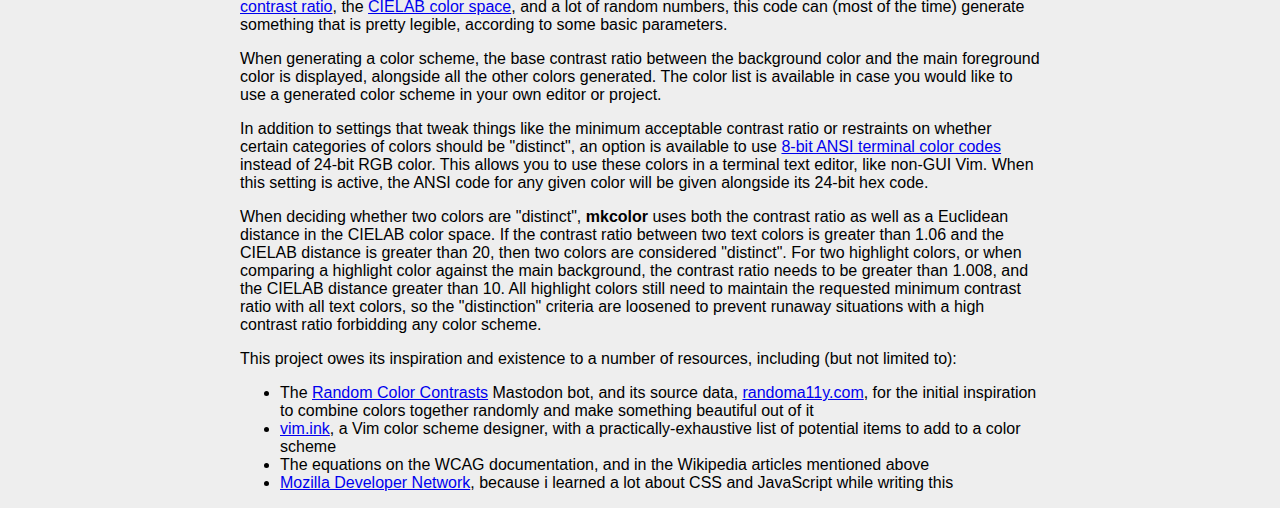
==== commit 53d32e7d: "add setting for "vertsplit = statusline"" ====
--- a/index.html
+++ b/index.html
@@ -474,6 +474,10 @@
                         <input type="checkbox" id="statuslinenc-same" value="statuslinenc-same" checked />
                         <label for="statuslinenc-same">Inactive status line = Status line</label>
                     </div>
+                    <div>
+                        <input type="checkbox" id="vertsplit-same" value="vertsplit-same" checked />
+                        <label for="vertsplit-same">Vertical split = Status line</label>
+                    </div>
                 </div>
                 <div class="form-block">
                     <div>
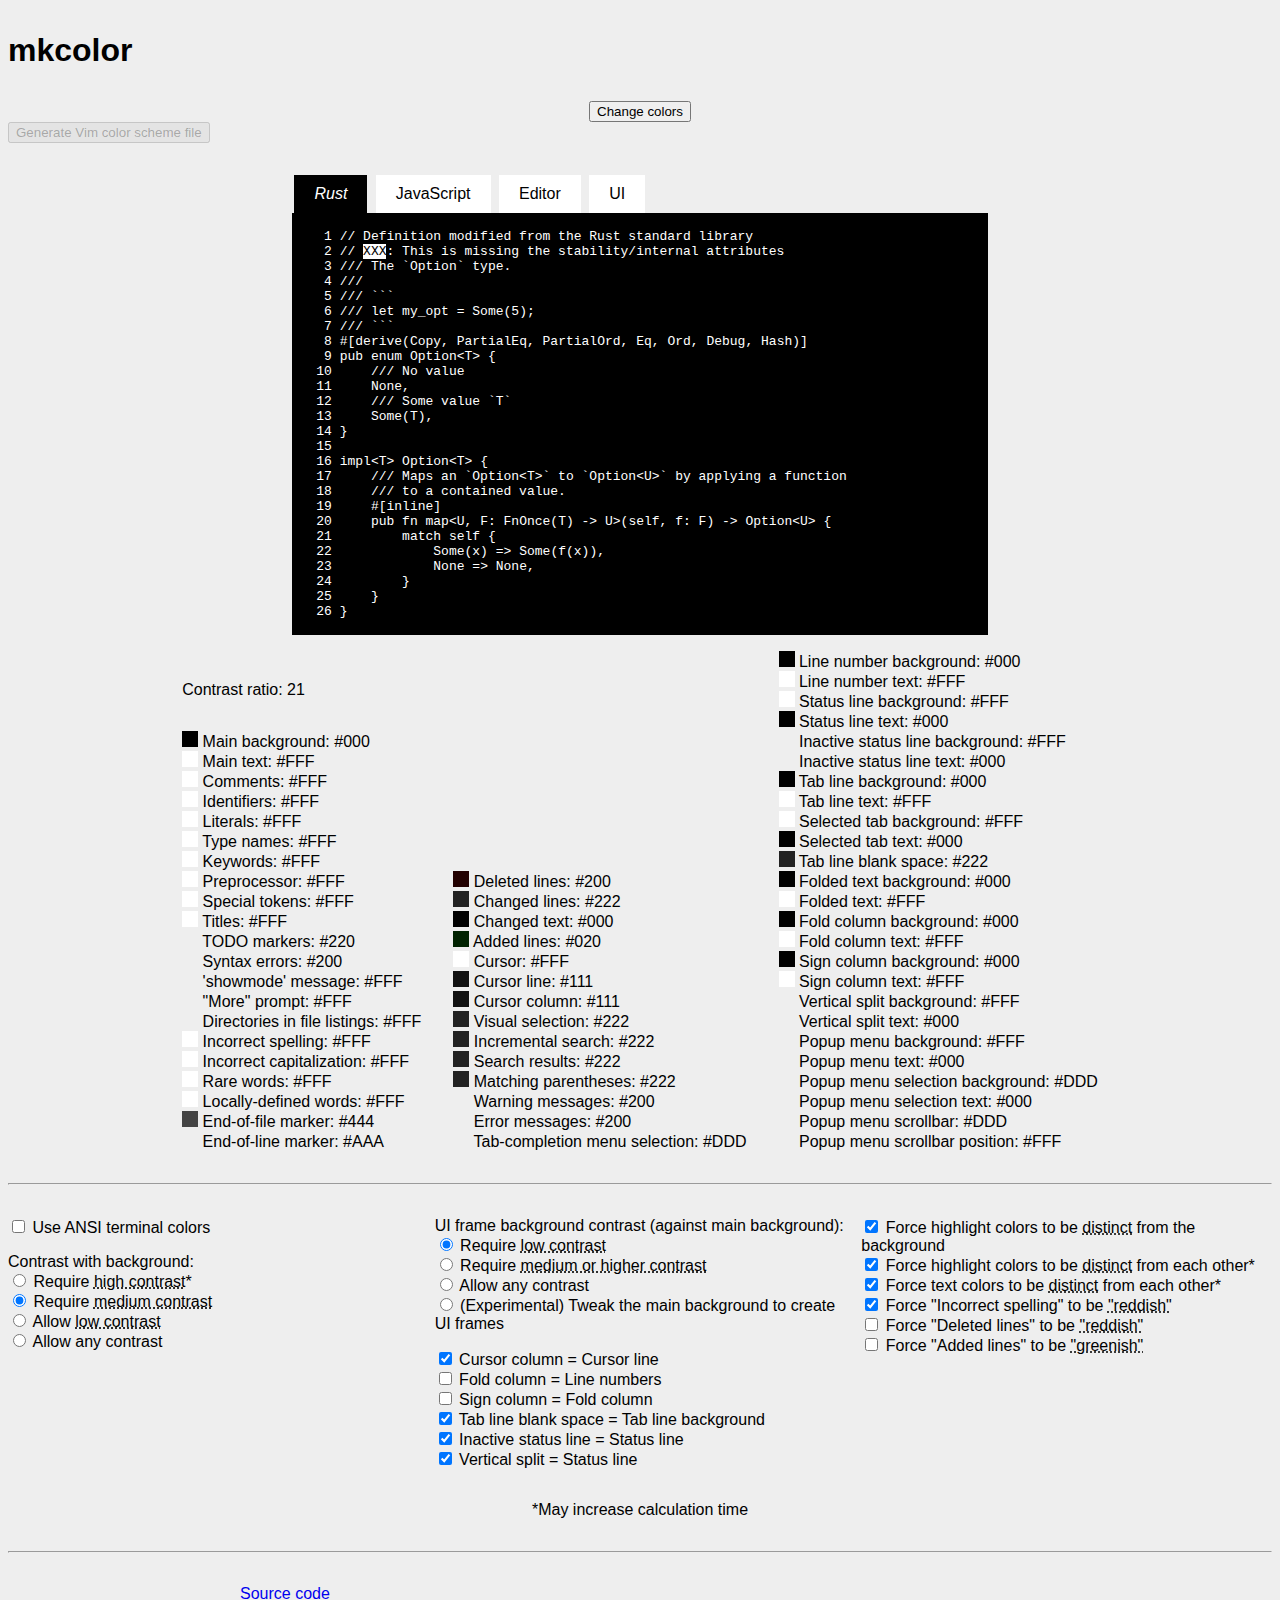
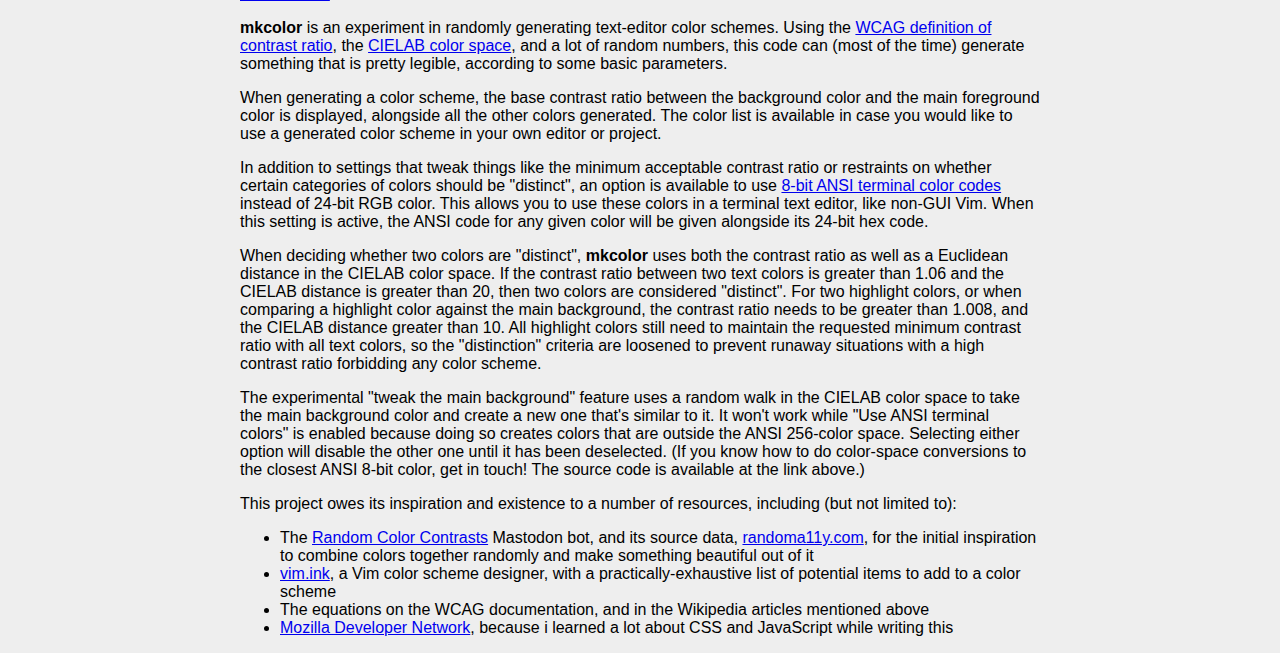
==== commit ac5d79bc: "add blurb about the ansi/tweak interference" ====
--- a/index.html
+++ b/index.html
@@ -28,7 +28,10 @@
     <body>
         <div id="wrapper">
             <h1>mkcolor</h1>
-            <button type="button" id="rando">Change colors</button>
+            <div id="buttons">
+                <button type="button" id="rando">Change colors</button>
+                <button type="button" id="download" disabled autocomplete="off">Generate Vim color scheme file</button>
+            </div>
             <div id="colors">
                 <div id="demo">
                     <input type="radio" name="nav-tab" class="nav-radio" id="nav-rust" checked />
@@ -499,6 +502,20 @@
                             <abbr title="Hue between +36 and -36 degrees">"reddish"</abbr>
                         </label>
                     </div>
+                    <div>
+                        <input type="checkbox" id="force-diffdelete" value="force-diffdelete" />
+                        <label for="force-diffdelete">
+                            Force "Deleted lines" to be
+                            <abbr title="Hue between +36 and -36 degrees">"reddish"</abbr>
+                        </label>
+                    </div>
+                    <div>
+                        <input type="checkbox" id="force-diffadd" value="force-diffadd" />
+                        <label for="force-diffadd">
+                            Force "Added lines" to be
+                            <abbr title="Hue between 84 and 156 degrees">"greenish"</abbr>
+                        </label>
+                    </div>
                 </div>
             </div>
             <div style="text-align: center;">
@@ -538,6 +555,14 @@
 contrast ratio forbidding any color scheme.
                 </p>
                 <p>
+The experimental "tweak the main background" feature uses a random walk in the CIELAB color space to
+take the main background color and create a new one that's similar to it. It won't work while "Use
+ANSI terminal colors" is enabled because doing so creates colors that are outside the ANSI 256-color
+space. Selecting either option will disable the other one until it has been deselected. (If you know
+how to do color-space conversions to the closest ANSI 8-bit color, get in touch! The source code is
+available at the link above.)
+                </p>
+                <p>
 This project owes its inspiration and existence to a number of resources, including (but not limited
 to):
 <ul>
@@ -557,6 +582,7 @@
         <script src="base-color.js"></script>
         <script src="random.js"></script>
         <script src="color.js"></script>
+        <script src="render.js"></script>
         <script src="debug.js"></script>
     </body>
 </html>
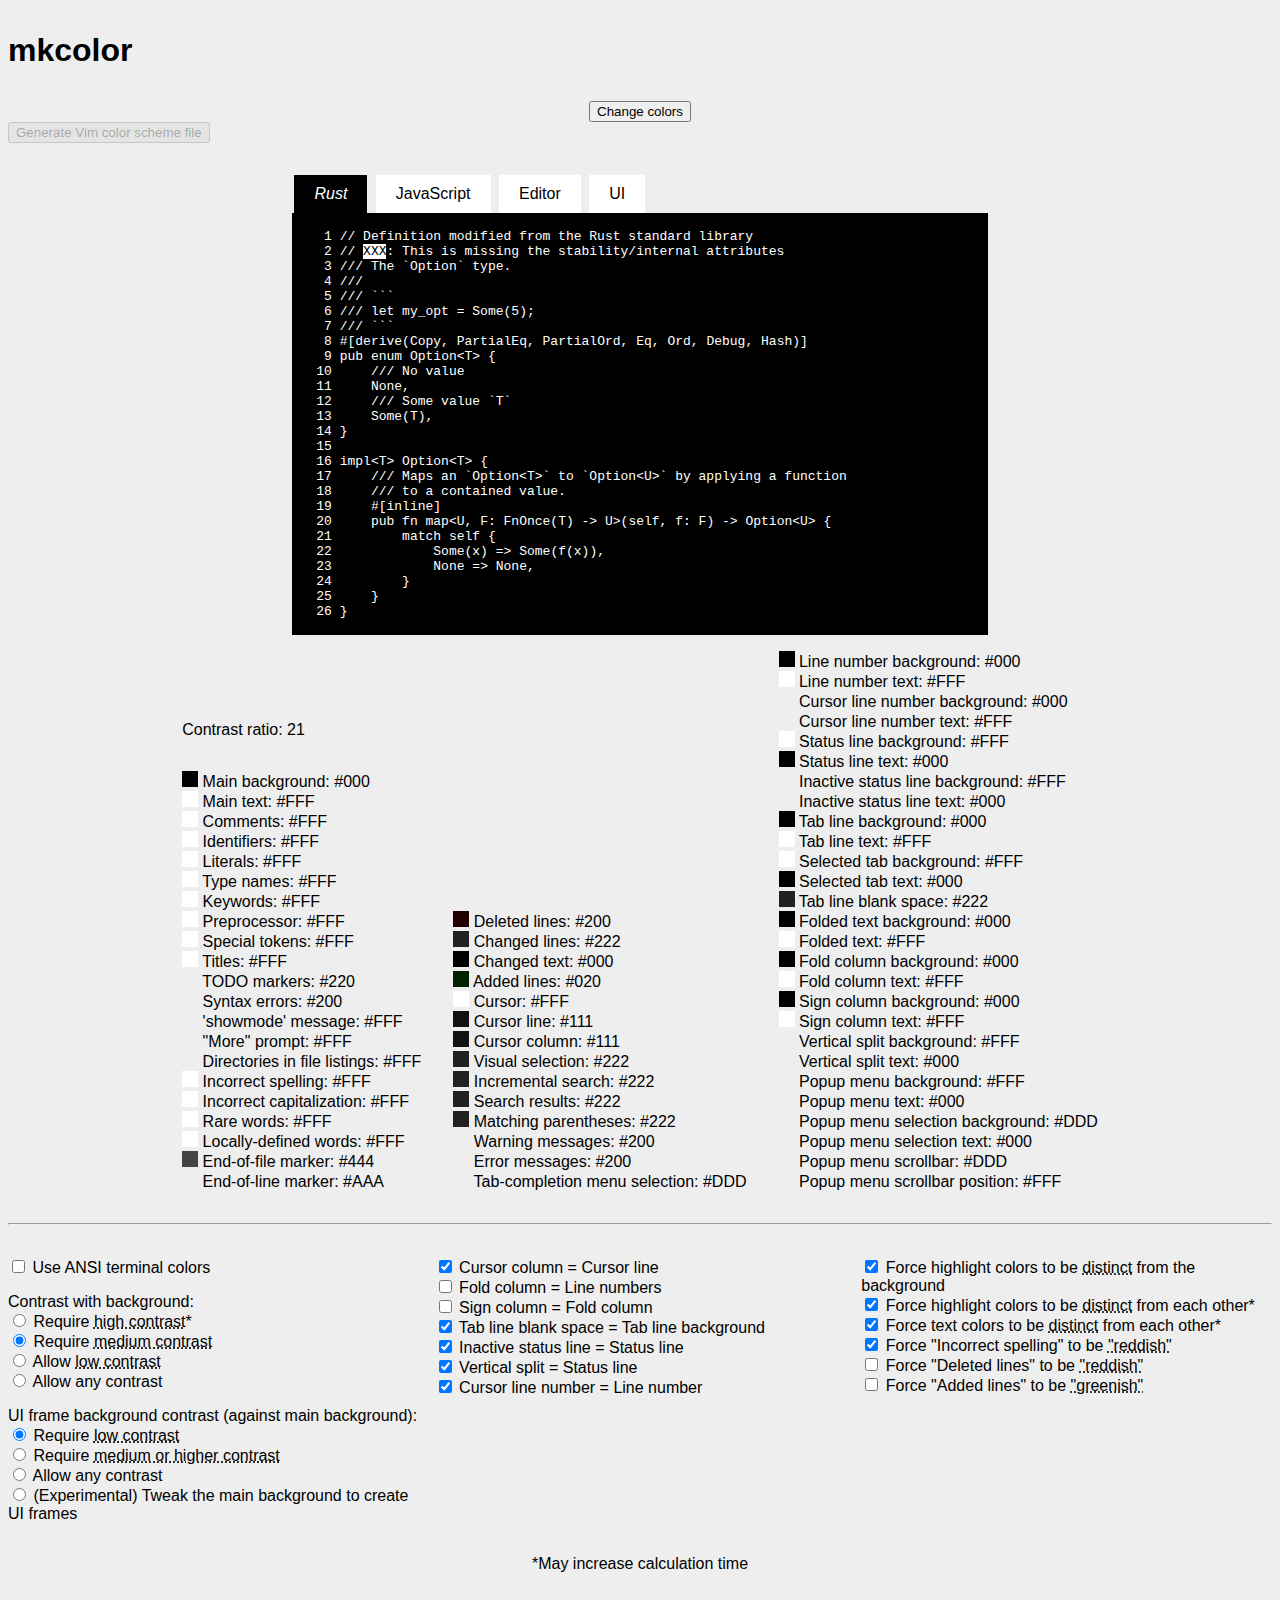
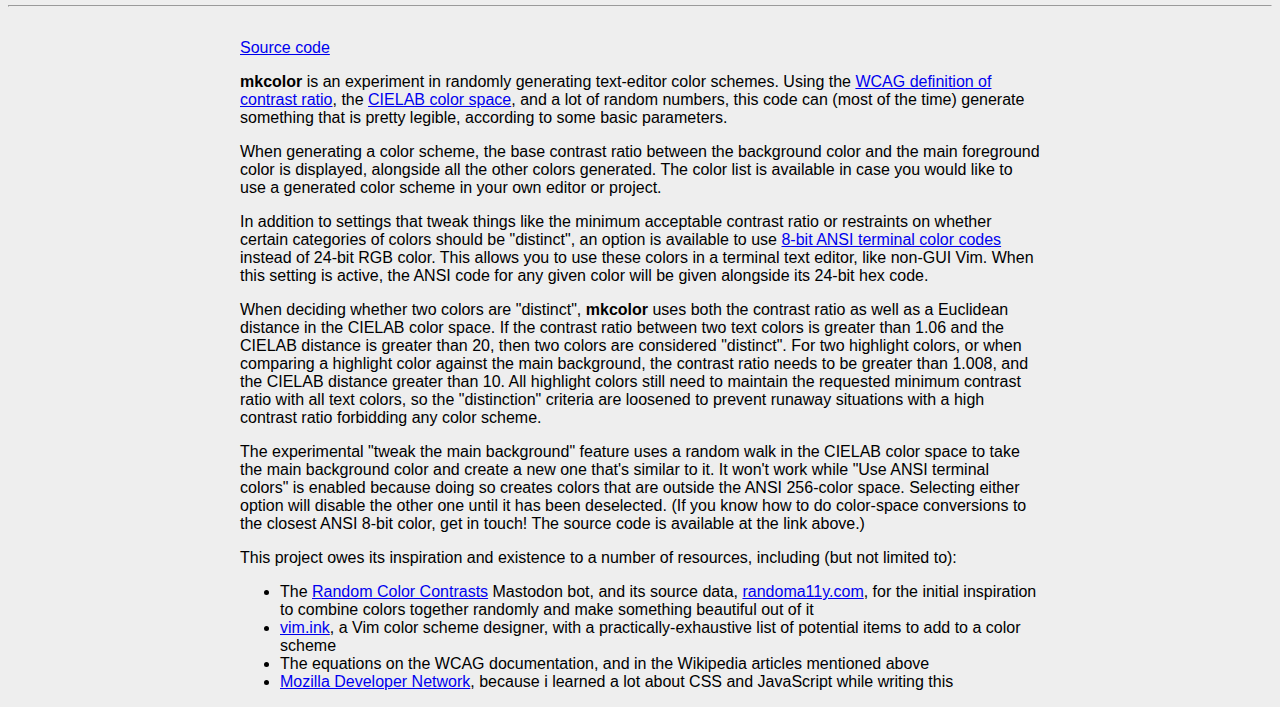
==== commit 6400d7ce: "add "cursorlinenr = linenr" setting" ====
--- a/index.html
+++ b/index.html
@@ -95,7 +95,7 @@
 <span class="tablinefill"><span class="tabline"> demo.rs </span><span class="tabline"> demo.js </span><span class="tablinesel"> Editor Demo </span><span class="tabline"> UI Demo </span><span class="tabline right">X</span></span>
 <span class="foldcolumn">  </span><span class="linenr">  1 </span>              <span class="cursorcolumn"> </span>
 <span class="foldcolumn">  </span><span class="linenr">  2 </span>              <span class="cursorcolumn"> </span>
-<span class="foldcolumn">  </span><span class="linenr">  3 </span><span class="cursorline">the cursor is <span class="cursor">h</span>ere</span>
+<span class="foldcolumn">  </span><span class="cursorlinenr">  3 </span><span class="cursorline">the cursor is <span class="cursor">h</span>ere</span>
 <span class="foldcolumn">  </span><span class="linenr">  4 </span>
 <span class="foldcolumn">  </span><span class="linenr">  5 </span>check out <span class="visual">visual mode</span>
 <span class="foldcolumn">  </span><span class="linenr">  6 </span>
@@ -317,6 +317,14 @@
                                 Line number text: <span id="linenr-fg-col">#FFF</span>
                             </div>
                             <div>
+                                <span class="block" id="cursorlinenr-bg-block"> </span>
+                                Cursor line number background: <span id="cursorlinenr-bg-col">#000</span>
+                            </div>
+                            <div>
+                                <span class="block" id="cursorlinenr-fg-block"> </span>
+                                Cursor line number text: <span id="cursorlinenr-fg-col">#FFF</span>
+                            </div>
+                            <div>
                                 <span class="block" id="statusline-bg-block"> </span>
                                 Status line background: <span id="statusline-bg-col">#FFF</span>
                             </div>
@@ -480,6 +488,10 @@
                     <div>
                         <input type="checkbox" id="vertsplit-same" value="vertsplit-same" checked />
                         <label for="vertsplit-same">Vertical split = Status line</label>
+                    </div>
+                    <div>
+                        <input type="checkbox" id="cursorlinenr-same" value="cursorlinenr-same" checked />
+                        <label for="cursorlinenr-same">Cursor line number = Line number</label>
                     </div>
                 </div>
                 <div class="form-block">
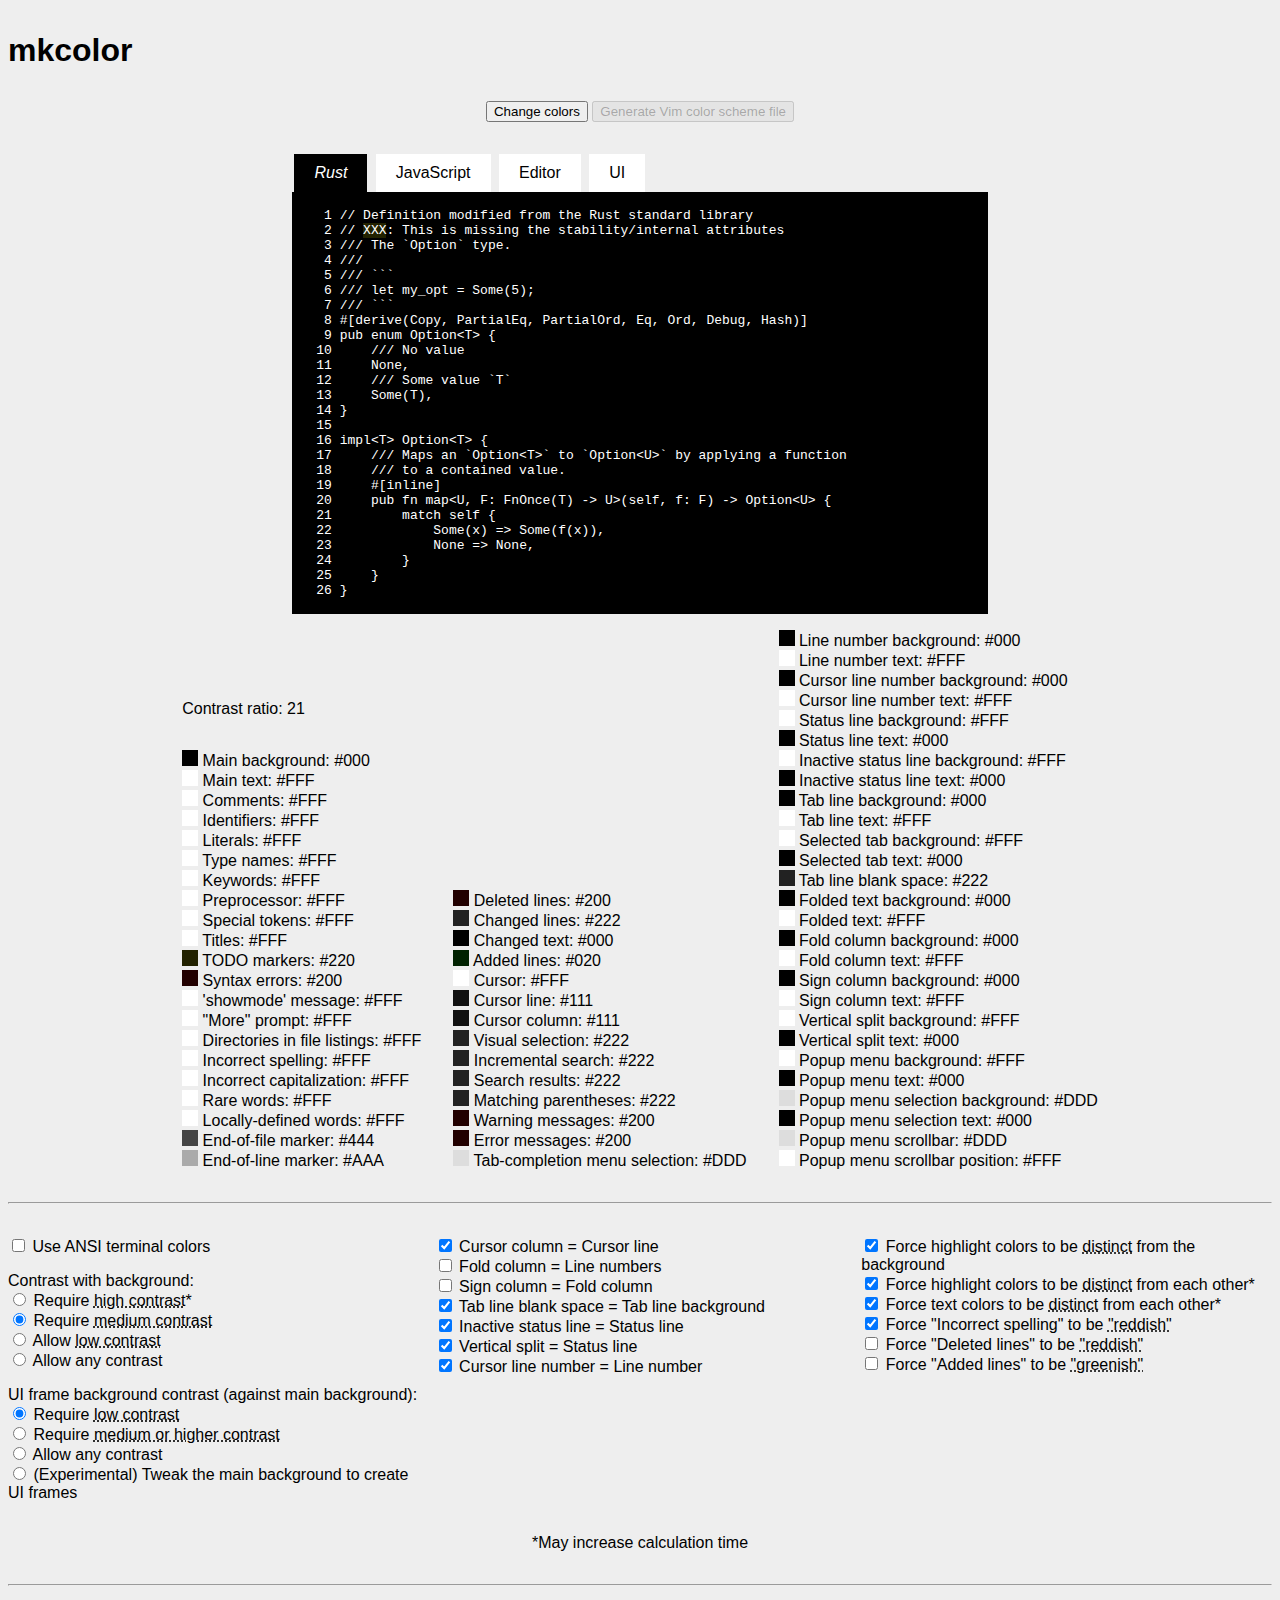
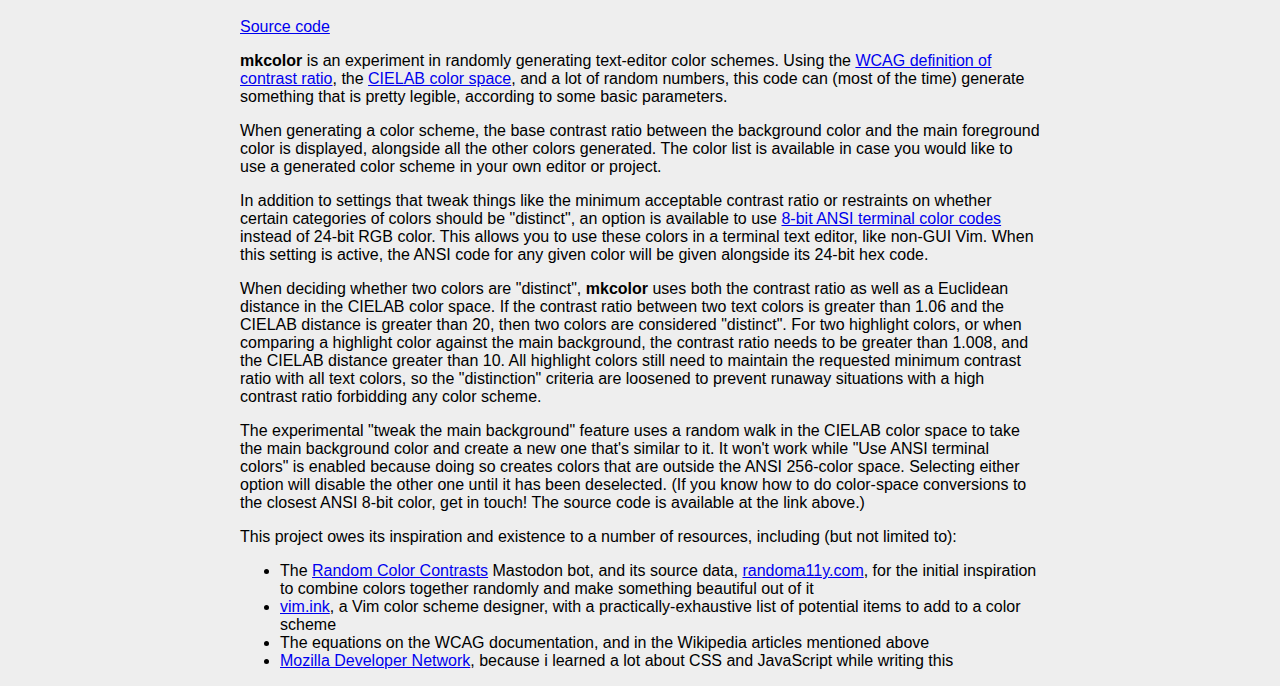
==== commit 1aca79ab: "replace AGPL headers with CC0 headers" ====
--- a/index.html
+++ b/index.html
@@ -2,20 +2,15 @@
 
 <!--
     mkcolor - a vim color scheme randomizer/previewer
-    Copyright (C) 2020 QuietMisdreavus
+    Written in 2020 by QuietMisdreavus <victoria@quietmisdreavus.net>
 
-    This program is free software: you can redistribute it and/or modify
-    it under the terms of the GNU Affero General Public License as published
-    by the Free Software Foundation, either version 3 of the License, or
-    (at your option) any later version.
+    To the extent possible under law, the author(s) have dedicated all copyright
+    and related and neighboring rights to this software to the public domain
+    worldwide. This software is distributed without any warranty.
 
-    This program is distributed in the hope that it will be useful,
-    but WITHOUT ANY WARRANTY; without even the implied warranty of
-    MERCHANTABILITY or FITNESS FOR A PARTICULAR PURPOSE.  See the
-    GNU Affero General Public License for more details.
-
-    You should have received a copy of the GNU Affero General Public License
-    along with this program.  If not, see <https://www.gnu.org/licenses/>.
+    You should have received a copy of the CC0 Public Domain Dedication along
+    with this software. If not, see
+    <http://creativecommons.org/publicdomain/zero/1.0/>.
 -->
 
 <html>
--- a/color.css
+++ b/color.css
@@ -1,19 +1,14 @@
 /*
     mkcolor - a vim color scheme randomizer/previewer
-    Copyright (C) 2020 QuietMisdreavus
+    Written in 2020 by QuietMisdreavus <victoria@quietmisdreavus.net>
 
-    This program is free software: you can redistribute it and/or modify
-    it under the terms of the GNU Affero General Public License as published
-    by the Free Software Foundation, either version 3 of the License, or
-    (at your option) any later version.
+    To the extent possible under law, the author(s) have dedicated all copyright
+    and related and neighboring rights to this software to the public domain
+    worldwide. This software is distributed without any warranty.
 
-    This program is distributed in the hope that it will be useful,
-    but WITHOUT ANY WARRANTY; without even the implied warranty of
-    MERCHANTABILITY or FITNESS FOR A PARTICULAR PURPOSE.  See the
-    GNU Affero General Public License for more details.
-
-    You should have received a copy of the GNU Affero General Public License
-    along with this program.  If not, see <https://www.gnu.org/licenses/>.
+    You should have received a copy of the CC0 Public Domain Dedication along
+    with this software. If not, see
+    <http://creativecommons.org/publicdomain/zero/1.0/>.
 */
 
 body {
@@ -44,7 +39,9 @@
 
 #nav-rust:checked ~ #blocks #block-rust,
 #nav-js:checked ~ #blocks #block-js,
-#nav-ui:checked ~ #blocks #block-ui {
+#nav-editor:checked ~ #blocks #block-editor,
+#nav-ui:checked ~ #blocks #block-ui
+{
     display: block;
 }
 
@@ -114,9 +111,9 @@
     height: 1rem;
 }
 
-#rando {
-    margin: 2em auto 0;
-    display: block;
+#buttons {
+    margin: 0 auto;
+    max-width: max-content;
 }
 
 #blocks {
--- a/palette.css
+++ b/palette.css
@@ -1,19 +1,14 @@
 /*
     mkcolor - a vim color scheme randomizer/previewer
-    Copyright (C) 2020 QuietMisdreavus
-
-    This program is free software: you can redistribute it and/or modify
-    it under the terms of the GNU Affero General Public License as published
-    by the Free Software Foundation, either version 3 of the License, or
-    (at your option) any later version.
-
-    This program is distributed in the hope that it will be useful,
-    but WITHOUT ANY WARRANTY; without even the implied warranty of
-    MERCHANTABILITY or FITNESS FOR A PARTICULAR PURPOSE.  See the
-    GNU Affero General Public License for more details.
-
-    You should have received a copy of the GNU Affero General Public License
-    along with this program.  If not, see <https://www.gnu.org/licenses/>.
+    Written in 2020 by QuietMisdreavus <victoria@quietmisdreavus.net>
+
+    To the extent possible under law, the author(s) have dedicated all copyright
+    and related and neighboring rights to this software to the public domain
+    worldwide. This software is distributed without any warranty.
+
+    You should have received a copy of the CC0 Public Domain Dedication along
+    with this software. If not, see
+    <http://creativecommons.org/publicdomain/zero/1.0/>.
 */
 
 :root {
@@ -27,11 +22,21 @@
     --color-preproc: #fff;
     --color-special: #fff;
     --color-title: #fff;
-    --color-linenr-bg: #000;
-    --color-linenr-fg: #fff;
+    --color-spellbad: #fff;
+    --color-spellcap: #fff;
+    --color-spellrare: #fff;
+    --color-spelllocal: #fff;
+    --color-nontext: #444;
+    --color-specialkey: #aaa;
+    --color-modemsg: #fff;
+    --color-moremsg: #fff;
+    --color-directory: #fff;
+
+    --color-todo: #220;
+    --color-error: #200;
+    --color-cursor: #fff;
     --color-cursorline: #111;
     --color-cursorcolumn: #111;
-    --color-cursor: #fff;
     --color-visual: #222;
     --color-incsearch: #222;
     --color-search: #222;
@@ -40,13 +45,18 @@
     --color-diffchange: #222;
     --color-difftext: #000;
     --color-diffadd: #020;
-    --color-spellbad: #fff;
-    --color-spellcap: #fff;
-    --color-spellrare: #fff;
-    --color-spelllocal: #fff;
-    --color-nontext: #444;
+    --color-warningmsg: #200;
+    --color-errormsg: #200;
+    --color-wildmenu: #ddd;
+
+    --color-linenr-bg: #000;
+    --color-linenr-fg: #fff;
+    --color-cursorlinenr-bg: #000;
+    --color-cursorlinenr-fg: #fff;
     --color-statusline-fg: #000;
     --color-statusline-bg: #fff;
+    --color-statuslinenc-fg: #000;
+    --color-statuslinenc-bg: #fff;
     --color-tablinefill: #222;
     --color-tabline-fg: #fff;
     --color-tabline-bg: #000;
@@ -58,6 +68,14 @@
     --color-foldcolumn-bg: #000;
     --color-signcolumn-fg: #fff;
     --color-signcolumn-bg: #000;
+    --color-vertsplit-fg: #000;
+    --color-vertsplit-bg: #fff;
+    --color-pmenu-fg: #000;
+    --color-pmenu-bg: #fff;
+    --color-pmenusel-fg: #000;
+    --color-pmenusel-bg: #ddd;
+    --color-pmenusbar: #ddd;
+    --color-pmenuthumb: #fff;
 }
 
 .tab {
@@ -67,7 +85,9 @@
 
 #nav-rust:checked ~ #tabs #label-rust,
 #nav-js:checked ~ #tabs #label-js,
-#nav-ui:checked ~ #tabs #label-ui {
+#nav-editor:checked ~ #tabs #label-editor,
+#nav-ui:checked ~ #tabs #label-ui
+{
     background-color: var(--color-bg);
     color: var(--color-fg);
     font-style: italic;
@@ -123,6 +143,16 @@
     color: var(--color-title);
 }
 
+#todo-block {
+    background-color: var(--color-todo);
+    color: var(--color-todo);
+}
+
+#error-block {
+    background-color: var(--color-error);
+    color: var(--color-error);
+}
+
 #linenr-bg-block {
     background-color: var(--color-linenr-bg);
     color: var(--color-linenr-bg);
@@ -133,6 +163,16 @@
     color: var(--color-linenr-fg);
 }
 
+#cursorlinenr-bg-block {
+    background-color: var(--color-cursorlinenr-bg);
+    color: var(--color-cursorlinenr-bg);
+}
+
+#cursorlinenr-fg-block {
+    background-color: var(--color-cursorlinenr-fg);
+    color: var(--color-cursorlinenr-fg);
+}
+
 #cursor-block {
     background-color: var(--color-cursor);
     color: var(--color-cursor);
@@ -188,6 +228,21 @@
     color: var(--color-diffadd);
 }
 
+#warningmsg-block {
+    background-color: var(--color-warningmsg);
+    color: var(--color-warningmsg);
+}
+
+#errormsg-block {
+    background-color: var(--color-errormsg);
+    color: var(--color-errormsg);
+}
+
+#wildmenu-block {
+    background-color: var(--color-wildmenu);
+    color: var(--color-wildmenu);
+}
+
 #spellbad-block {
     background-color: var(--color-spellbad);
     color: var(--color-spellbad);
@@ -213,6 +268,26 @@
     color: var(--color-nontext);
 }
 
+#specialkey-block {
+    background-color: var(--color-specialkey);
+    color: var(--color-specialkey);
+}
+
+#modemsg-block {
+    background-color: var(--color-modemsg);
+    color: var(--color-modemsg);
+}
+
+#moremsg-block {
+    background-color: var(--color-moremsg);
+    color: var(--color-moremsg);
+}
+
+#directory-block {
+    background-color: var(--color-directory);
+    color: var(--color-directory);
+}
+
 #statusline-fg-block {
     background-color: var(--color-statusline-fg);
     color: var(--color-statusline-fg);
@@ -223,6 +298,16 @@
     color: var(--color-statusline-bg);
 }
 
+#statuslinenc-fg-block {
+    background-color: var(--color-statuslinenc-fg);
+    color: var(--color-statuslinenc-fg);
+}
+
+#statuslinenc-bg-block {
+    background-color: var(--color-statuslinenc-bg);
+    color: var(--color-statuslinenc-bg);
+}
+
 #tablinefill-block {
     background-color: var(--color-tablinefill);
     color: var(--color-tablinefill);
@@ -278,6 +363,46 @@
     color: var(--color-signcolumn-fg);
 }
 
+#vertsplit-bg-block {
+    background-color: var(--color-vertsplit-bg);
+    color: var(--color-vertsplit-bg);
+}
+
+#vertsplit-fg-block {
+    background-color: var(--color-vertsplit-fg);
+    color: var(--color-vertsplit-fg);
+}
+
+#pmenu-bg-block {
+    background-color: var(--color-pmenu-bg);
+    color: var(--color-pmenu-bg);
+}
+
+#pmenu-fg-block {
+    background-color: var(--color-pmenu-fg);
+    color: var(--color-pmenu-fg);
+}
+
+#pmenusel-bg-block {
+    background-color: var(--color-pmenusel-bg);
+    color: var(--color-pmenusel-bg);
+}
+
+#pmenusel-fg-block {
+    background-color: var(--color-pmenusel-fg);
+    color: var(--color-pmenusel-fg);
+}
+
+#pmenusbar-block {
+    background-color: var(--color-pmenusbar);
+    color: var(--color-pmenusbar);
+}
+
+#pmenuthumb-block {
+    background-color: var(--color-pmenuthumb);
+    color: var(--color-pmenuthumb);
+}
+
 #blocks {
     background-color: var(--color-bg);
 }
@@ -287,10 +412,8 @@
     color: var(--color-fg);
 }
 
-/* TODO markers are rendered in reverse-video (for now) */
 #blocks pre .todo {
-    background-color: var(--color-comment);
-    color: var(--color-bg);
+    background-color: var(--color-todo);
 }
 
 #blocks pre .comment {
@@ -327,9 +450,20 @@
     font-weight: bold;
 }
 
+#blocks pre .error {
+    background-color: var(--color-error);
+    font-weight: bold;
+}
+
 #blocks pre .linenr {
     background-color: var(--color-linenr-bg);
     color: var(--color-linenr-fg);
+}
+
+#blocks pre .cursorlinenr {
+    background-color: var(--color-cursorlinenr-bg);
+    color: var(--color-cursorlinenr-fg);
+    font-weight: bold;
 }
 
 #blocks pre .cursorline {
@@ -397,6 +531,11 @@
     font-weight: bold;
     width: 100%;
     display: inline-block;
+}
+
+#blocks pre .statuslinenc {
+    background-color: var(--color-statuslinenc-bg);
+    color: var(--color-statuslinenc-fg);
 }
 
 #blocks pre .right {
@@ -439,6 +578,29 @@
     color: var(--color-signcolumn-fg);
 }
 
+#blocks pre .vertsplit {
+    background-color: var(--color-vertsplit-bg);
+    color: var(--color-vertsplit-fg);
+}
+
+#blocks pre .pmenu {
+    background-color: var(--color-pmenu-bg);
+    color: var(--color-pmenu-fg);
+}
+
+#blocks pre .pmenusel {
+    background-color: var(--color-pmenusel-bg);
+    color: var(--color-pmenusel-fg);
+}
+
+#blocks pre .pmenusbar {
+    background-color: var(--color-pmenusbar);
+}
+
+#blocks pre .pmenuthumb {
+    background-color: var(--color-pmenuthumb);
+}
+
 #blocks pre .diffdelete {
     background-color: var(--color-diffdelete);
     width: 100%;
@@ -461,6 +623,34 @@
     background-color: var(--color-difftext);
 }
 
+#blocks pre .warningmsg {
+    background-color: var(--color-warningmsg);
+}
+
+#blocks pre .errormsg {
+    background-color: var(--color-errormsg);
+}
+
+#blocks pre .wildmenu {
+    background-color: var(--color-wildmenu);
+}
+
 #blocks pre .nontext {
     color: var(--color-nontext);
 }
+
+#blocks pre .specialkey {
+    color: var(--color-specialkey);
+}
+
+#blocks pre .modemsg {
+    color: var(--color-modemsg);
+}
+
+#blocks pre .moremsg {
+    color: var(--color-moremsg);
+}
+
+#blocks pre .directory {
+    color: var(--color-directory);
+}
